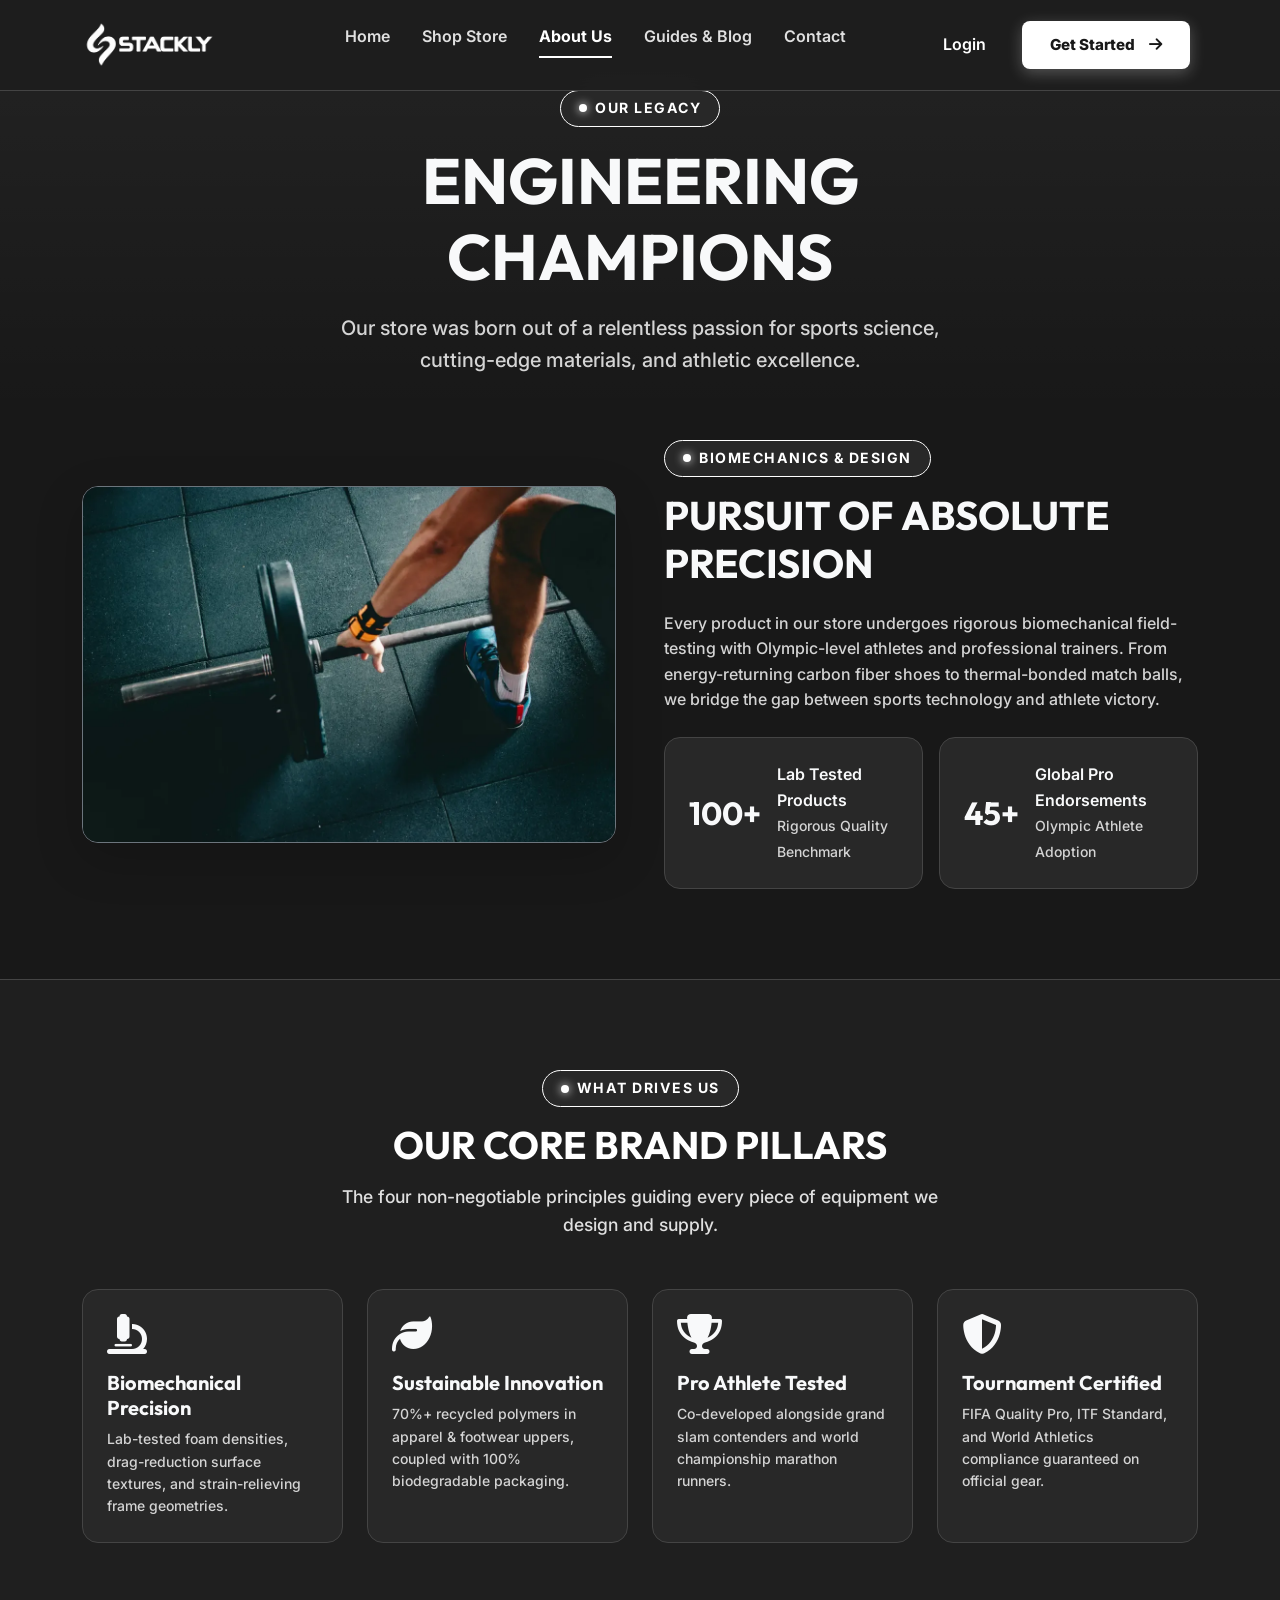
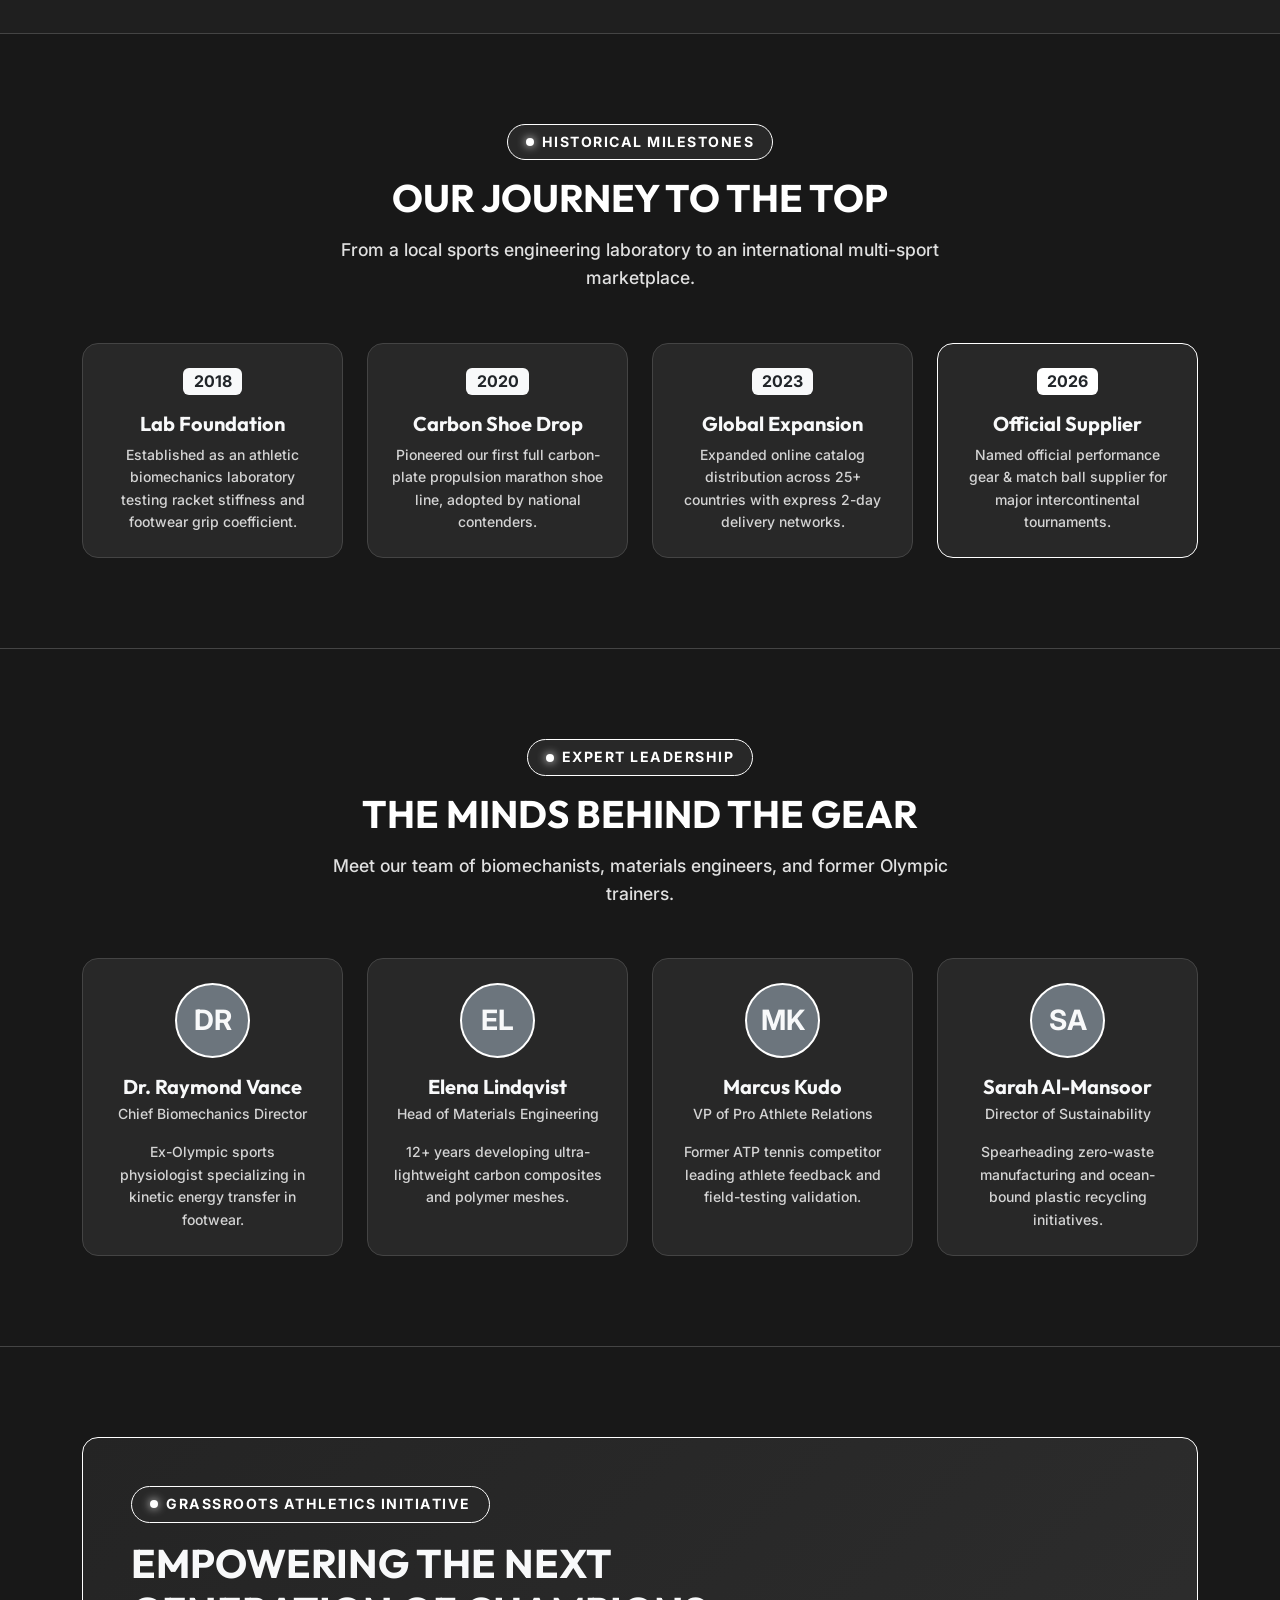
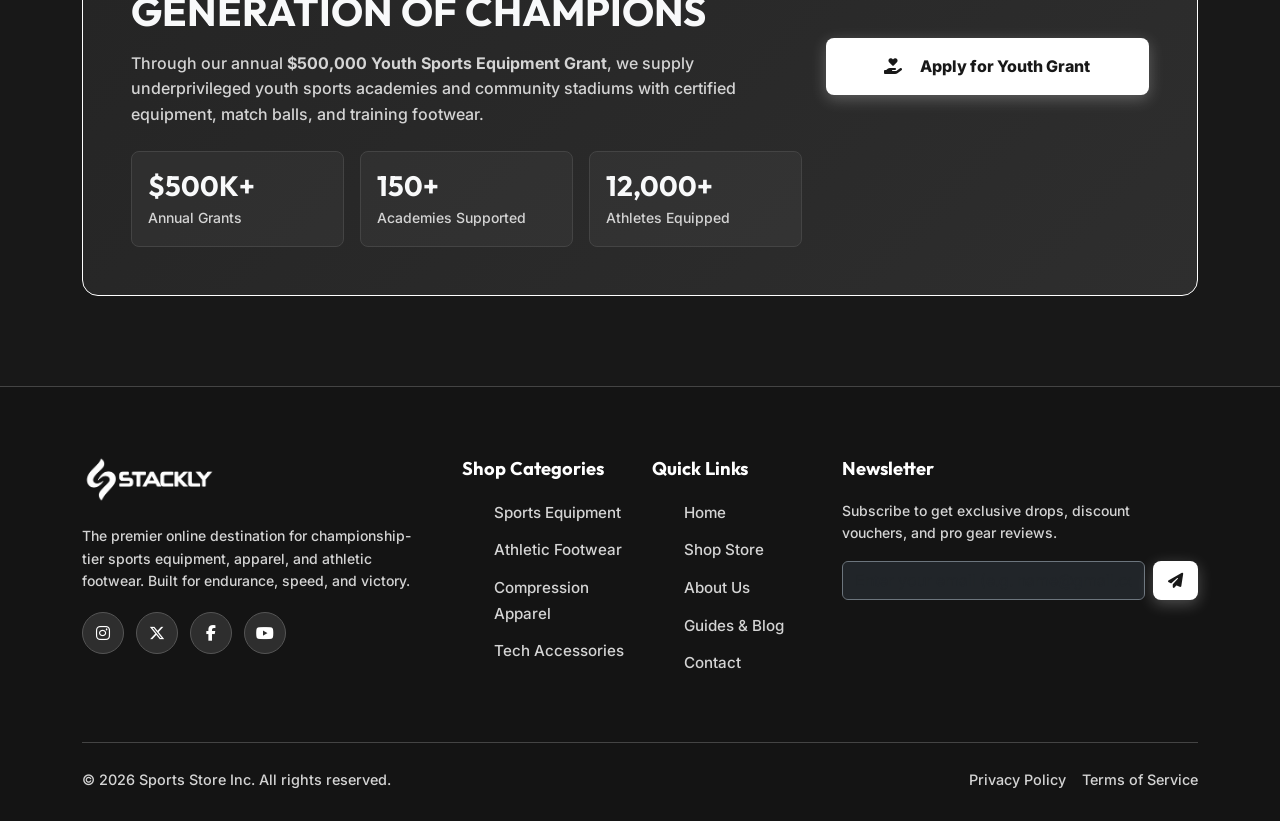
==== about.html @ e0657120 "hi" ====
<!DOCTYPE html>
<html lang="en">
<head>
  <meta charset="UTF-8">
  <meta name="viewport" content="width=device-width, initial-scale=1.0">
  <title>About Us | Sports Store</title>
  <meta name="description" content="Learn about our mission, biomechanics lab innovation, leadership team, and commitment to powering champions worldwide.">

  <!-- Favicon Logo -->
  <link rel="icon" type="image/webp" href="assets/images/logoStackly.webp">

  <!-- CDNs -->
  <link href="https://cdn.jsdelivr.net/npm/bootstrap@5.3.2/dist/css/bootstrap.min.css" rel="stylesheet">
  <link rel="stylesheet" href="https://cdnjs.cloudflare.com/ajax/libs/font-awesome/6.4.2/css/all.min.css">
  <link rel="preconnect" href="https://fonts.googleapis.com">
  <link rel="preconnect" href="https://fonts.gstatic.com" crossorigin>
  <link href="https://fonts.googleapis.com/css2?family=Inter:wght@300;400;500;600;700;800&family=Outfit:wght@500;600;700;800;900&display=swap" rel="stylesheet">

  <!-- Custom Styles -->
  <link rel="stylesheet" href="css/style.css">
  <link rel="stylesheet" href="css/animations.css">
  <link rel="stylesheet" href="css/responsive.css">
</head>
<body>

  <!-- PRELOADER OVERLAY -->
  <div id="preloader-overlay" class="preloader-overlay">
    <div class="preloader-wrapper">
      <div class="preloader-graphics-stage">
        <svg class="preloader-svg-graphic" viewBox="0 0 100 100">
          <circle cx="50" cy="50" r="44" fill="none" stroke="#2b2b2b" stroke-width="4"></circle>
          <circle cx="50" cy="50" r="44" fill="none" stroke="#ffffff" stroke-width="4" stroke-dasharray="70 180" stroke-linecap="round"></circle>
        </svg>
        <img src="assets/images/logoStackly.webp" alt="Logo" class="preloader-icon" style="height: 38px; width: auto; object-fit: contain;">
      </div>
      <div class="preloader-status-text">INITIALIZING SPORTS STORE...</div>
      <div class="preloader-bar-bg">
        <div id="preloader-bar-fill" class="preloader-bar-fill"></div>
      </div>
      <div id="preloader-percent-label" class="preloader-percent-label">0%</div>
    </div>
  </div>

  <!-- GLOBAL STICKY HEADER -->
  <header class="apex-header scrolled">
    <div class="container nav-container">
      <a href="index.html" class="brand-logo">
        <img src="assets/images/logoStackly.webp" alt="Logo" style="height: 45px; width: auto;">
      </a>

      <nav class="d-none d-lg-block">
        <ul class="nav-menu">
          <li><a href="index.html" class="nav-link">Home</a></li>
          <li><a href="shop.html" class="nav-link">Shop Store</a></li>
          <li><a href="about.html" class="nav-link active">About Us</a></li>
          <li><a href="blog.html" class="nav-link">Guides & Blog</a></li>
          <li><a href="contact.html" class="nav-link">Contact</a></li>
        </ul>
      </nav>

      <div class="header-actions">
        <a href="login.html" class="nav-link text-white fw-semibold me-3 d-none d-lg-inline-block">Login</a>
        <a href="signup.html" class="btn-apex btn-apex-primary me-2 d-none d-md-inline-flex">
          Get Started <i class="fa-solid fa-arrow-right ms-1"></i>
        </a>
        <button id="hamburger-btn" class="hamburger-btn d-lg-none" aria-label="Toggle Menu">
          <span></span>
          <span></span>
          <span></span>
        </button>
      </div>
    </div>
  </header>

  <!-- MOBILE NAVIGATION MENU OVERLAY -->
  <div id="mobile-menu-overlay" class="mobile-menu-overlay">
    <div class="mobile-menu-header">
      <a href="index.html" class="brand-logo">
        <img src="assets/images/logoStackly.webp" alt="Logo" style="height: 40px; width: auto;">
      </a>
      <button id="mobile-menu-close" class="btn text-light" style="font-size: 1.5rem;"><i class="fa-solid fa-xmark"></i></button>
    </div>
    <ul class="mobile-nav-list">
      <li><a href="index.html" class="mobile-nav-link">Home</a></li>
      <li><a href="shop.html" class="mobile-nav-link">Shop Store</a></li>
      <li><a href="about.html" class="mobile-nav-link active">About Us</a></li>
      <li><a href="blog.html" class="mobile-nav-link">Guides & Blog</a></li>
      <li><a href="contact.html" class="mobile-nav-link">Contact</a></li>
      <li><a href="login.html" class="mobile-nav-link">Login</a></li>
    </ul>
    <div class="mt-auto">
      <a href="signup.html" class="btn-apex btn-apex-primary w-100 py-3 text-center">Get Started <i class="fa-solid fa-arrow-right ms-1"></i></a>
    </div>
  </div>

  <!-- ABOUT HERO BANNER -->
  <section class="section-padding pb-4 about-hero-section" style="background: linear-gradient(180deg, rgba(255, 255, 255, 0.05) 0%, transparent 100%);">
    <div class="container text-center max-w-700">
      <div class="section-tag mb-3"><span class="dot"></span> Our Legacy</div>
      <h1 class="display-3 fw-bold text-light mb-3">ENGINEERING CHAMPIONS</h1>
      <p class="text-muted fs-5">Our store was born out of a relentless passion for sports science, cutting-edge materials, and athletic excellence.</p>
    </div>
  </section>

  <!-- MISSION & VISION SECTION -->
  <section class="section-padding pt-4">
    <div class="container">
      <div class="row align-items-center g-4 g-lg-5">
        <div class="col-lg-6 mb-4 mb-lg-0">
          <img src="assets/images/about-testing-lab.webp" alt="Sports Testing Lab" class="img-fluid rounded-4 shadow-lg border border-secondary w-100">
        </div>
        <div class="col-lg-6">
          <div class="section-tag"><span class="dot"></span> Biomechanics & Design</div>
          <h2 class="display-6 fw-bold text-light mb-4">PURSUIT OF ABSOLUTE PRECISION</h2>
          <p class="text-muted mb-4">
            Every product in our store undergoes rigorous biomechanical field-testing with Olympic-level athletes and professional trainers. From energy-returning carbon fiber shoes to thermal-bonded match balls, we bridge the gap between sports technology and athlete victory.
          </p>
          <div class="row g-3">
            <div class="col-12 col-sm-6">
              <div class="p-3 p-sm-4 rounded-4 d-flex align-items-center gap-3" style="background: var(--bg-card); border: 1.5px solid #444444;">
                <h3 class="fw-bold text-light mb-0 fs-2 fs-sm-3">100+</h3>
                <div>
                  <span class="text-light fw-semibold d-block">Lab Tested Products</span>
                  <span class="text-muted small">Rigorous Quality Benchmark</span>
                </div>
              </div>
            </div>
            <div class="col-12 col-sm-6">
              <div class="p-3 p-sm-4 rounded-4 d-flex align-items-center gap-3" style="background: var(--bg-card); border: 1.5px solid #444444;">
                <h3 class="fw-bold text-light mb-0 fs-2 fs-sm-3">45+</h3>
                <div>
                  <span class="text-light fw-semibold d-block">Global Pro Endorsements</span>
                  <span class="text-muted small">Olympic Athlete Adoption</span>
                </div>
              </div>
            </div>
          </div>
        </div>
      </div>
    </div>
  </section>

  <!-- NEW SECTION 1: CORE BRAND PILLARS / VALUES -->
  <section class="section-padding" style="background: #1f1f1f; border-top: 1.5px solid #444444; border-bottom: 1.5px solid #444444;">
    <div class="container">
      <div class="section-header text-center">
        <div class="section-tag"><span class="dot"></span> What Drives Us</div>
        <h2 class="section-title">OUR CORE BRAND PILLARS</h2>
        <p class="section-subtitle">The four non-negotiable principles guiding every piece of equipment we design and supply.</p>
      </div>

      <div class="row g-3 g-md-4">
        <div class="col-12 col-sm-6 col-lg-3">
          <div class="p-3 p-sm-4 rounded-4 h-100" style="background: #282828; border: 1.5px solid #444444;">
            <i class="fa-solid fa-microscope fs-1 mb-3 text-light"></i>
            <h5 class="text-light fw-bold mb-2">Biomechanical Precision</h5>
            <p class="text-muted small mb-0">Lab-tested foam densities, drag-reduction surface textures, and strain-relieving frame geometries.</p>
          </div>
        </div>

        <div class="col-12 col-sm-6 col-lg-3">
          <div class="p-3 p-sm-4 rounded-4 h-100" style="background: #282828; border: 1.5px solid #444444;">
            <i class="fa-solid fa-leaf fs-1 mb-3 text-light"></i>
            <h5 class="text-light fw-bold mb-2">Sustainable Innovation</h5>
            <p class="text-muted small mb-0">70%+ recycled polymers in apparel & footwear uppers, coupled with 100% biodegradable packaging.</p>
          </div>
        </div>

        <div class="col-12 col-sm-6 col-lg-3">
          <div class="p-3 p-sm-4 rounded-4 h-100" style="background: #282828; border: 1.5px solid #444444;">
            <i class="fa-solid fa-trophy fs-1 mb-3 text-light"></i>
            <h5 class="text-light fw-bold mb-2">Pro Athlete Tested</h5>
            <p class="text-muted small mb-0">Co-developed alongside grand slam contenders and world championship marathon runners.</p>
          </div>
        </div>

        <div class="col-12 col-sm-6 col-lg-3">
          <div class="p-3 p-sm-4 rounded-4 h-100" style="background: #282828; border: 1.5px solid #444444;">
            <i class="fa-solid fa-shield-halved fs-1 mb-3 text-light"></i>
            <h5 class="text-light fw-bold mb-2">Tournament Certified</h5>
            <p class="text-muted small mb-0">FIFA Quality Pro, ITF Standard, and World Athletics compliance guaranteed on official gear.</p>
          </div>
        </div>
      </div>
    </div>
  </section>

  <!-- NEW SECTION 2: INTERACTIVE STORE MILESTONES TIMELINE -->
  <section class="section-padding">
    <div class="container">
      <div class="section-header text-center">
        <div class="section-tag"><span class="dot"></span> Historical Milestones</div>
        <h2 class="section-title">OUR JOURNEY TO THE TOP</h2>
        <p class="section-subtitle">From a local sports engineering laboratory to an international multi-sport marketplace.</p>
      </div>

      <div class="row g-3 g-md-4">
        <div class="col-12 col-sm-6 col-md-3">
          <div class="p-3 p-sm-4 rounded-4 text-center h-100" style="background: #282828; border: 1.5px solid #444444;">
            <span class="badge bg-light text-dark fs-6 fw-bold mb-3">2018</span>
            <h5 class="text-light fw-bold mb-2 fs-5">Lab Foundation</h5>
            <p class="text-muted small mb-0">Established as an athletic biomechanics laboratory testing racket stiffness and footwear grip coefficient.</p>
          </div>
        </div>

        <div class="col-12 col-sm-6 col-md-3">
          <div class="p-3 p-sm-4 rounded-4 text-center h-100" style="background: #282828; border: 1.5px solid #444444;">
            <span class="badge bg-light text-dark fs-6 fw-bold mb-3">2020</span>
            <h5 class="text-light fw-bold mb-2 fs-5">Carbon Shoe Drop</h5>
            <p class="text-muted small mb-0">Pioneered our first full carbon-plate propulsion marathon shoe line, adopted by national contenders.</p>
          </div>
        </div>

        <div class="col-12 col-sm-6 col-md-3">
          <div class="p-3 p-sm-4 rounded-4 text-center h-100" style="background: #282828; border: 1.5px solid #444444;">
            <span class="badge bg-light text-dark fs-6 fw-bold mb-3">2023</span>
            <h5 class="text-light fw-bold mb-2 fs-5">Global Expansion</h5>
            <p class="text-muted small mb-0">Expanded online catalog distribution across 25+ countries with express 2-day delivery networks.</p>
          </div>
        </div>

        <div class="col-12 col-sm-6 col-md-3">
          <div class="p-3 p-sm-4 rounded-4 text-center h-100" style="background: #282828; border: 1.5px solid #ffffff;">
            <span class="badge bg-white text-dark fs-6 fw-bold mb-3">2026</span>
            <h5 class="text-light fw-bold mb-2 fs-5">Official Supplier</h5>
            <p class="text-muted small mb-0">Named official performance gear & match ball supplier for major intercontinental tournaments.</p>
          </div>
        </div>
      </div>
    </div>
  </section>

  <!-- NEW SECTION 3: LEADERSHIP & SPORTS SCIENCE TEAM -->
  <section class="section-padding bg-dark-secondary" style="border-top: 1.5px solid #444444; border-bottom: 1.5px solid #444444;">
    <div class="container">
      <div class="section-header text-center">
        <div class="section-tag"><span class="dot"></span> Expert Leadership</div>
        <h2 class="section-title">THE MINDS BEHIND THE GEAR</h2>
        <p class="section-subtitle">Meet our team of biomechanists, materials engineers, and former Olympic trainers.</p>
      </div>

      <div class="row g-3 g-md-4">
        <div class="col-12 col-sm-6 col-lg-3">
          <div class="p-3 p-sm-4 rounded-4 text-center h-100" style="background: #282828; border: 1.5px solid #444444;">
            <div class="rounded-circle bg-secondary text-light fw-bold fs-3 mx-auto mb-3 d-flex align-items-center justify-content-center" style="width: 75px; height: 75px; border: 2px solid #ffffff;">
              DR
            </div>
            <h5 class="text-light fw-bold mb-1 fs-5">Dr. Raymond Vance</h5>
            <span class="text-muted small d-block mb-3">Chief Biomechanics Director</span>
            <p class="text-muted small mb-0">Ex-Olympic sports physiologist specializing in kinetic energy transfer in footwear.</p>
          </div>
        </div>

        <div class="col-12 col-sm-6 col-lg-3">
          <div class="p-3 p-sm-4 rounded-4 text-center h-100" style="background: #282828; border: 1.5px solid #444444;">
            <div class="rounded-circle bg-secondary text-light fw-bold fs-3 mx-auto mb-3 d-flex align-items-center justify-content-center" style="width: 75px; height: 75px; border: 2px solid #ffffff;">
              EL
            </div>
            <h5 class="text-light fw-bold mb-1 fs-5">Elena Lindqvist</h5>
            <span class="text-muted small d-block mb-3">Head of Materials Engineering</span>
            <p class="text-muted small mb-0">12+ years developing ultra-lightweight carbon composites and polymer meshes.</p>
          </div>
        </div>

        <div class="col-12 col-sm-6 col-lg-3">
          <div class="p-3 p-sm-4 rounded-4 text-center h-100" style="background: #282828; border: 1.5px solid #444444;">
            <div class="rounded-circle bg-secondary text-light fw-bold fs-3 mx-auto mb-3 d-flex align-items-center justify-content-center" style="width: 75px; height: 75px; border: 2px solid #ffffff;">
              MK
            </div>
            <h5 class="text-light fw-bold mb-1 fs-5">Marcus Kudo</h5>
            <span class="text-muted small d-block mb-3">VP of Pro Athlete Relations</span>
            <p class="text-muted small mb-0">Former ATP tennis competitor leading athlete feedback and field-testing validation.</p>
          </div>
        </div>

        <div class="col-12 col-sm-6 col-lg-3">
          <div class="p-3 p-sm-4 rounded-4 text-center h-100" style="background: #282828; border: 1.5px solid #444444;">
            <div class="rounded-circle bg-secondary text-light fw-bold fs-3 mx-auto mb-3 d-flex align-items-center justify-content-center" style="width: 75px; height: 75px; border: 2px solid #ffffff;">
              SA
            </div>
            <h5 class="text-light fw-bold mb-1 fs-5">Sarah Al-Mansoor</h5>
            <span class="text-muted small d-block mb-3">Director of Sustainability</span>
            <p class="text-muted small mb-0">Spearheading zero-waste manufacturing and ocean-bound plastic recycling initiatives.</p>
          </div>
        </div>
      </div>
    </div>
  </section>

  <!-- NEW SECTION 4: COMMUNITY & YOUTH ATHLETE GRANT PROGRAM -->
  <section class="section-padding">
    <div class="container">
      <div class="p-3 p-sm-4 p-md-5 rounded-4 border border-secondary about-grant-box" style="background: linear-gradient(135deg, #242424 0%, #2e2e2e 100%); border: 1.5px solid #ffffff !important;">
        <div class="row align-items-center">
          <div class="col-lg-8 mb-4 mb-lg-0">
            <div class="section-tag mb-3"><span class="dot"></span> Grassroots Athletics Initiative</div>
            <h2 class="display-6 fw-bold text-light mb-3">EMPOWERING THE NEXT GENERATION OF CHAMPIONS</h2>
            <p class="text-muted mb-4 fs-6">
              Through our annual <strong>$500,000 Youth Sports Equipment Grant</strong>, we supply underprivileged youth sports academies and community stadiums with certified equipment, match balls, and training footwear.
            </p>
            <div class="row g-3 text-start">
              <div class="col-12 col-sm-4">
                <div class="p-3 rounded-3" style="background: rgba(255,255,255,0.04); border: 1px solid #444444;">
                  <h4 class="fw-bold text-light mb-1 fs-3">$500K+</h4>
                  <span class="text-muted small d-block">Annual Grants</span>
                </div>
              </div>
              <div class="col-12 col-sm-4">
                <div class="p-3 rounded-3" style="background: rgba(255,255,255,0.04); border: 1px solid #444444;">
                  <h4 class="fw-bold text-light mb-1 fs-3">150+</h4>
                  <span class="text-muted small d-block">Academies Supported</span>
                </div>
              </div>
              <div class="col-12 col-sm-4">
                <div class="p-3 rounded-3" style="background: rgba(255,255,255,0.04); border: 1px solid #444444;">
                  <h4 class="fw-bold text-light mb-1 fs-3">12,000+</h4>
                  <span class="text-muted small d-block">Athletes Equipped</span>
                </div>
              </div>
            </div>
          </div>
          <div class="col-lg-4 text-lg-end mt-4 mt-lg-0">
            <a href="404.html" class="btn-apex btn-apex-primary py-3 px-4 fs-6 w-100 text-center">
              <i class="fa-solid fa-hand-holding-heart me-2"></i> Apply for Youth Grant
            </a>
          </div>
        </div>
      </div>
    </div>
  </section>

  <!-- FOOTER -->
  <footer class="apex-footer">
    <div class="container">
      <div class="row g-4">
        <div class="col-lg-4 mb-4 mb-lg-0">
          <a href="index.html" class="brand-logo mb-3 d-inline-block">
            <img src="assets/images/logoStackly.webp" alt="Logo" style="height: 45px; width: auto;">
          </a>
          <p class="text-muted small pe-lg-4">
            The premier online destination for championship-tier sports equipment, apparel, and athletic footwear. Built for endurance, speed, and victory.
          </p>
          <div class="social-links">
            <a href="404.html" class="icon-btn" title="Instagram"><i class="fa-brands fa-instagram"></i></a>
            <a href="404.html" class="icon-btn" title="X Twitter"><i class="fa-brands fa-x-twitter"></i></a>
            <a href="404.html" class="icon-btn" title="Facebook"><i class="fa-brands fa-facebook-f"></i></a>
            <a href="404.html" class="icon-btn" title="YouTube"><i class="fa-brands fa-youtube"></i></a>
          </div>
        </div>

        <div class="col-lg-2 col-md-4 footer-col">
          <h5>Shop Categories</h5>
          <ul class="footer-links">
            <li><a href="404.html">Sports Equipment</a></li>
            <li><a href="404.html">Athletic Footwear</a></li>
            <li><a href="404.html">Compression Apparel</a></li>
            <li><a href="404.html">Tech Accessories</a></li>
          </ul>
        </div>

        <div class="col-lg-2 col-md-4 footer-col">
          <h5>Quick Links</h5>
          <ul class="footer-links">
            <li><a href="index.html">Home</a></li>
            <li><a href="shop.html">Shop Store</a></li>
            <li><a href="about.html">About Us</a></li>
            <li><a href="blog.html">Guides & Blog</a></li>
            <li><a href="contact.html">Contact</a></li>
          </ul>
        </div>

        <div class="col-lg-4 col-md-4 footer-col">
          <h5>Newsletter</h5>
          <p class="text-muted small mb-3">Subscribe to get exclusive drops, discount vouchers, and pro gear reviews.</p>
          <form onsubmit="event.preventDefault(); window.location.href='404.html';" class="d-flex gap-2">
            <input type="email" class="form-control bg-dark text-light border-secondary" required placeholder="Enter your email (e.g. name@gmail.com)">
            <button type="submit" class="btn-apex btn-apex-primary px-3" title="Subscribe"><i class="fa-solid fa-paper-plane"></i></button>
          </form>
        </div>
      </div>

      <div class="footer-bottom">
        <div>© 2026 Sports Store Inc. All rights reserved.</div>
        <div class="d-flex gap-3">
          <a href="404.html" class="text-muted">Privacy Policy</a>
          <a href="404.html" class="text-muted">Terms of Service</a>
        </div>
      </div>
    </div>
  </footer>

  <!-- Scripts -->
  <script src="https://cdn.jsdelivr.net/npm/bootstrap@5.3.2/dist/js/bootstrap.bundle.min.js"></script>
  <script src="js/products-data.js"></script>
  <script src="js/main.js"></script>
</body>
</html>
---- css/style.css ----
/* ==========================================================================
   SPORTS STORE - MAIN STYLESHEET
   Theme: Salt and Pepper High-Contrast Edition with Preloader
   ========================================================================== */

/* --- ROOT VARIABLES --- */
:root {
  /* High-Contrast Salt and Pepper Palette */
  --bg-primary: #181818;
  --bg-secondary: #242424;
  --bg-tertiary: #2e2e2e;
  --bg-card: #282828;
  --bg-card-hover: #323232;
  
  --text-main: #ffffff;
  --text-light: #f0f0f0;
  --text-muted: #d4d4d4;
  --text-dark: #181818;
  
  --accent-gold: #ffffff;
  --accent-gold-hover: #e0e0e0;
  --accent-cyan: #ffffff;
  --accent-cyan-glow: rgba(255, 255, 255, 0.25);
  --accent-silver: #e0e0e0;
  --accent-grey: #cccccc;
  --accent-charcoal: #282828;

  --border-color: #444444;
  --border-active: #ffffff;

  /* Glassmorphism */
  --glass-bg: rgba(40, 40, 40, 0.95);
  --glass-border: 1px solid #444444;
  --glass-shadow: 0 8px 32px 0 rgba(0, 0, 0, 0.7);

  /* Fonts */
  --font-heading: 'Outfit', 'Inter', -apple-system, BlinkMacSystemFont, sans-serif;
  --font-body: 'Inter', -apple-system, BlinkMacSystemFont, sans-serif;

  /* Transitions */
  --transition-fast: 0.2s cubic-bezier(0.4, 0, 0.2, 1);
  --transition-normal: 0.35s cubic-bezier(0.4, 0, 0.2, 1);
  --transition-slow: 0.6s cubic-bezier(0.4, 0, 0.2, 1);

  /* Shadows */
  --shadow-sm: 0 4px 12px rgba(0, 0, 0, 0.3);
  --shadow-lg: 0 16px 40px rgba(0, 0, 0, 0.6);
  --shadow-neon: 0 0 15px rgba(255, 255, 255, 0.25);
}

/* --- BASE STYLES --- */
* {
  margin: 0;
  padding: 0;
  box-sizing: border-box;
}

html {
  scroll-behavior: smooth;
  font-size: 16px;
}

body {
  font-family: var(--font-body);
  background-color: var(--bg-primary);
  color: var(--text-main);
  line-height: 1.6;
  overflow-x: hidden;
  -webkit-font-smoothing: antialiased;
  -moz-osx-font-smoothing: grayscale;
}

a {
  color: inherit;
  text-decoration: none;
  transition: var(--transition-fast);
}

ul {
  list-style: none;
}

img {
  max-width: 100%;
  height: auto;
  display: block;
}

/* ==========================================================================
   PRELOADER OVERLAY (MATCHING RESTOPULSE REFERENCE SITE)
   ========================================================================== */
.preloader-overlay {
  position: fixed;
  inset: 0;
  background-color: #121212;
  z-index: 99999;
  display: flex;
  align-items: center;
  justify-content: center;
  transition: opacity 0.5s cubic-bezier(0.4, 0, 0.2, 1), visibility 0.5s ease;
}

.preloader-overlay.hidden {
  opacity: 0;
  visibility: hidden;
  pointer-events: none;
}

.preloader-wrapper {
  text-align: center;
  max-width: 360px;
  width: 90%;
}

.preloader-graphics-stage {
  position: relative;
  width: 90px;
  height: 90px;
  margin: 0 auto 1.5rem auto;
  display: flex;
  align-items: center;
  justify-content: center;
}

.preloader-svg-graphic {
  position: absolute;
  width: 100%;
  height: 100%;
  animation: rotatePreloaderGraphic 6s linear infinite;
}

.preloader-icon {
  font-size: 2rem;
  color: #ffffff;
  z-index: 2;
}

@keyframes rotatePreloaderGraphic {
  0% {
    transform: rotate(0deg);
  }
  100% {
    transform: rotate(360deg);
  }
}

.preloader-status-text {
  font-size: 0.9rem;
  color: #d4d4d4;
  font-weight: 600;
  margin-bottom: 12px;
  letter-spacing: 0.5px;
}

.preloader-bar-bg {
  width: 100%;
  height: 6px;
  background: #2b2b2b;
  border-radius: 10px;
  overflow: hidden;
  margin-bottom: 8px;
  border: 1px solid #444444;
}

.preloader-bar-fill {
  width: 0%;
  height: 100%;
  background: linear-gradient(90deg, #ffffff 0%, #d4d4d4 100%);
  border-radius: 10px;
  transition: width 0.15s ease-out;
  box-shadow: 0 0 10px rgba(255, 255, 255, 0.5);
}

.preloader-percent-label {
  font-size: 0.85rem;
  color: #ffffff;
  font-weight: 800;
  font-family: monospace;
}

/* --- HIGH-CONTRAST TYPOGRAPHY UTILITIES --- */
h1, h2, h3, h4, h5, h6 {
  font-family: var(--font-heading);
  font-weight: 700;
  color: #ffffff !important;
  line-height: 1.25;
}

p {
  color: #e0e0e0;
}

.text-muted {
  color: #d4d4d4 !important;
  font-weight: 500;
}

.gradient-text {
  background: linear-gradient(135deg, #ffffff 0%, #e0e0e0 100%);
  -webkit-background-clip: text;
  -webkit-text-fill-color: transparent;
}

.gradient-orange-text {
  background: linear-gradient(135deg, #f0f0f0 0%, #cccccc 100%);
  -webkit-background-clip: text;
  -webkit-text-fill-color: transparent;
}

.section-tag {
  display: inline-flex;
  align-items: center;
  gap: 8px;
  padding: 6px 18px;
  background: #282828;
  border: 1.5px solid #ffffff;
  border-radius: 50px;
  color: #ffffff;
  font-size: 0.88rem;
  font-weight: 700;
  text-transform: uppercase;
  letter-spacing: 1.5px;
  margin-bottom: 14px;
}

.max-w-700 {
  max-width: 700px;
  margin-left: auto;
  margin-right: auto;
}

.about-hero-section {
  padding-top: 130px;
}

.section-tag .dot {
  width: 8px;
  height: 8px;
  background-color: #ffffff;
  border-radius: 50%;
  box-shadow: 0 0 10px #ffffff;
}

/* --- BUTTONS --- */
.btn-apex {
  display: inline-flex;
  align-items: center;
  justify-content: center;
  gap: 10px;
  padding: 12px 28px;
  border-radius: 8px;
  font-weight: 700;
  font-size: 0.95rem;
  cursor: pointer;
  border: none;
  outline: none;
  transition: all var(--transition-fast);
  position: relative;
  overflow: hidden;
  z-index: 1;
}

.btn-apex-primary {
  background: #ffffff;
  color: #181818 !important;
  font-weight: 800;
  box-shadow: 0 4px 15px rgba(255, 255, 255, 0.25);
}

.btn-apex-primary:hover {
  background: #e0e0e0;
  transform: translateY(-2px);
  box-shadow: 0 8px 25px rgba(255, 255, 255, 0.45);
  color: #181818 !important;
}

.btn-apex-orange {
  background: #e0e0e0;
  color: #181818 !important;
  font-weight: 800;
  box-shadow: 0 4px 15px rgba(224, 224, 224, 0.25);
}

.btn-apex-orange:hover {
  background: #ffffff;
  transform: translateY(-2px);
  box-shadow: 0 8px 25px rgba(255, 255, 255, 0.45);
  color: #181818 !important;
}

.btn-apex-outline {
  background: transparent;
  border: 1.5px solid #ffffff;
  color: #ffffff !important;
  font-weight: 700;
}

.btn-apex-outline:hover {
  background: rgba(255, 255, 255, 0.2);
  color: #ffffff !important;
  border-color: #ffffff;
  transform: translateY(-2px);
}

/* --- HEADER & NAVIGATION --- */
.apex-header {
  position: fixed;
  top: 0;
  left: 0;
  width: 100%;
  z-index: 1000;
  padding: 16px 0;
  transition: all var(--transition-normal);
  background: rgba(30, 30, 30, 0.95);
  backdrop-filter: blur(16px);
  -webkit-backdrop-filter: blur(16px);
  border-bottom: 1px solid #444444;
}

.apex-header.scrolled {
  padding: 12px 0;
  background: rgba(24, 24, 24, 0.98);
  box-shadow: 0 10px 30px rgba(0, 0, 0, 0.8);
}

.nav-container {
  display: flex;
  align-items: center;
  justify-content: space-between;
}

.brand-logo {
  display: flex;
  align-items: center;
  gap: 12px;
}

.brand-logo img {
  height: 45px;
  width: auto;
  object-fit: contain;
  filter: brightness(1.2);
}

.nav-menu {
  display: flex;
  align-items: center;
  gap: 32px;
}

.nav-link {
  font-weight: 600;
  font-size: 1rem;
  color: #e0e0e0;
  position: relative;
  padding: 8px 0;
}

.nav-link:hover, .nav-link.active {
  color: #ffffff;
  font-weight: 700;
}

.nav-link::after {
  content: '';
  position: absolute;
  bottom: 0;
  left: 0;
  width: 0%;
  height: 2px;
  background: #ffffff;
  transition: var(--transition-fast);
}

.nav-link:hover::after, .nav-link.active::after {
  width: 100%;
}

.header-actions {
  display: flex;
  align-items: center;
  gap: 20px;
}

.icon-btn {
  background: var(--bg-tertiary);
  border: 1px solid #555555;
  width: 42px;
  height: 42px;
  border-radius: 50%;
  display: flex;
  align-items: center;
  justify-content: center;
  color: #ffffff;
  cursor: pointer;
  transition: var(--transition-fast);
  position: relative;
}

.icon-btn:hover {
  border-color: #ffffff;
  color: #ffffff;
  box-shadow: 0 0 12px rgba(255, 255, 255, 0.35);
  transform: translateY(-2px);
}

.badge-count {
  position: absolute;
  top: -4px;
  right: -4px;
  background: #ffffff;
  color: #181818;
  font-size: 0.7rem;
  font-weight: 800;
  width: 20px;
  height: 20px;
  border-radius: 50%;
  display: flex;
  align-items: center;
  justify-content: center;
  border: 2px solid var(--bg-primary);
}

.hamburger-btn {
  display: none;
  background: none;
  border: none;
  cursor: pointer;
  flex-direction: column;
  gap: 5px;
  padding: 5px;
}

.hamburger-btn span {
  width: 24px;
  height: 2px;
  background-color: #ffffff;
  transition: var(--transition-fast);
}

/* --- FEATURE CARDS (STORE ADVANTAGES) --- */
.feature-card {
  background: #282828;
  border: 1.5px solid #444444;
  border-radius: 16px;
  padding: 28px 20px;
  text-align: center;
  transition: all var(--transition-normal);
  height: 100%;
  display: flex;
  flex-direction: column;
  align-items: center;
  justify-content: center;
}

.feature-card:hover {
  border-color: #ffffff;
  transform: translateY(-4px);
  box-shadow: 0 10px 25px rgba(0, 0, 0, 0.6), 0 0 15px rgba(255, 255, 255, 0.2);
  background: #323232;
}

.feature-card-icon {
  font-size: 2.2rem;
  color: #ffffff;
  margin-bottom: 16px;
}

.feature-card-title {
  font-size: 1.15rem;
  font-weight: 700;
  color: #ffffff;
  margin-bottom: 8px;
}

.feature-card-text {
  font-size: 0.92rem;
  color: #f0f0f0;
  font-weight: 500;
  margin-bottom: 0;
  line-height: 1.45;
}

/* --- MOBILE MENU OVERLAY --- */
.mobile-menu-overlay {
  position: fixed;
  top: 0;
  right: -100%;
  width: 100%;
  max-width: 320px;
  height: 100vh;
  height: 100dvh;
  overflow-y: auto;
  -webkit-overflow-scrolling: touch;
  background: var(--bg-secondary);
  z-index: 2000;
  padding: 24px 20px;
  display: flex;
  flex-direction: column;
  justify-content: space-between;
  transition: right 0.4s ease-in-out;
  box-shadow: -10px 0 30px rgba(0, 0, 0, 0.9);
  border-left: var(--glass-border);
}

.mobile-menu-overlay::-webkit-scrollbar {
  width: 5px;
}

.mobile-menu-overlay::-webkit-scrollbar-thumb {
  background: #555555;
  border-radius: 10px;
}

.mobile-menu-overlay::-webkit-scrollbar-track {
  background: transparent;
}

.mobile-menu-overlay.active {
  right: 0;
}

.mobile-menu-header {
  display: flex;
  align-items: center;
  justify-content: space-between;
  margin-bottom: 20px;
}

.mobile-nav-list {
  display: flex;
  flex-direction: column;
  gap: 16px;
  margin-bottom: 20px;
}

.mobile-nav-link {
  font-size: 1.1rem;
  font-weight: 600;
  color: #e0e0e0;
}

.mobile-nav-link.active, .mobile-nav-link:hover {
  color: #ffffff;
}

/* --- HERO SECTION --- */
.hero-section {
  position: relative;
  min-height: 100vh;
  padding-top: 130px;
  padding-bottom: 80px;
  display: flex;
  align-items: center;
  overflow: hidden;
  background-color: var(--bg-primary);
}

.hero-bg-img {
  position: absolute;
  top: 0;
  left: 0;
  width: 100%;
  height: 100%;
  background-image: url('../assets/images/hero-main.webp');
  background-size: cover;
  background-position: center center;
  background-repeat: no-repeat;
  z-index: 1;
  opacity: 0.45;
  filter: brightness(0.7) contrast(1.1);
}

.hero-bg-overlay {
  position: absolute;
  top: 0;
  left: 0;
  width: 100%;
  height: 100%;
  background: linear-gradient(180deg, rgba(20, 20, 20, 0.88) 0%, rgba(20, 20, 20, 0.78) 50%, rgba(20, 20, 20, 0.95) 100%),
              radial-gradient(circle at 70% 30%, rgba(255, 255, 255, 0.05) 0%, transparent 60%);
  z-index: 2;
}

.hero-content {
  position: relative;
  z-index: 3;
}

.hero-title {
  font-size: clamp(2.5rem, 5vw, 4.2rem);
  font-weight: 800;
  letter-spacing: -1px;
  margin-bottom: 20px;
  line-height: 1.1;
}

.hero-subtitle {
  font-size: 1.2rem;
  color: #f0f0f0;
  font-weight: 500;
  margin-bottom: 35px;
  max-width: 540px;
}

.hero-cta-group {
  display: flex;
  align-items: center;
  gap: 16px;
  margin-bottom: 45px;
  flex-wrap: wrap;
}

.hero-stats {
  display: flex;
  align-items: center;
  gap: 30px;
  padding-top: 25px;
  border-top: 1px solid var(--border-color);
}

.stat-item .stat-number {
  font-size: 2rem;
  font-weight: 800;
  color: #ffffff;
  display: flex;
  align-items: center;
}

.stat-item .stat-number span {
  color: #ffffff;
}

.stat-item .stat-label {
  font-size: 0.85rem;
  color: #d4d4d4;
  text-transform: uppercase;
  letter-spacing: 1px;
  font-weight: 600;
}

/* Hero Showcase Image Stack */
.hero-showcase {
  position: relative;
  z-index: 2;
}

.hero-main-card {
  position: relative;
  border-radius: 20px;
  overflow: hidden;
  box-shadow: var(--shadow-lg);
  border: 1.5px solid var(--border-color);
  background: var(--bg-card);
}

.hero-main-card img {
  width: 100%;
  height: 480px;
  object-fit: cover;
  transition: transform var(--transition-slow);
}

.hero-main-card:hover img {
  transform: scale(1.05);
}

.hero-floating-card {
  position: absolute;
  background: rgba(36, 36, 36, 0.98);
  backdrop-filter: blur(12px);
  border: 1.5px solid #ffffff;
  padding: 16px 20px;
  border-radius: 14px;
  display: flex;
  align-items: center;
  gap: 14px;
  box-shadow: 0 10px 25px rgba(0, 0, 0, 0.6);
  z-index: 3;
}

.hero-floating-card-1 {
  top: 30px;
  left: -30px;
  animation: floatAnim 4s ease-in-out infinite;
}

.hero-floating-card-2 {
  bottom: 40px;
  right: -20px;
  animation: floatAnim 4s ease-in-out infinite 2s;
}

.floating-icon {
  width: 45px;
  height: 45px;
  border-radius: 10px;
  background: #ffffff;
  color: #181818;
  display: flex;
  align-items: center;
  justify-content: center;
  font-size: 1.3rem;
}

.floating-text strong {
  display: block;
  font-size: 0.95rem;
  color: #ffffff;
}

.floating-text span {
  font-size: 0.8rem;
  color: #d4d4d4;
  font-weight: 500;
}

/* --- SECTION COMMON --- */
.section-padding {
  padding: 90px 0;
}

.section-header {
  text-align: center;
  max-width: 650px;
  margin: 0 auto 50px auto;
}

.section-title {
  font-size: 2.4rem;
  margin-bottom: 14px;
  color: #ffffff !important;
}

.section-subtitle {
  color: #e0e0e0;
  font-size: 1.1rem;
  font-weight: 500;
}

/* --- CATEGORIES SECTION --- */
.category-card {
  position: relative;
  border-radius: 16px;
  overflow: hidden;
  height: 280px;
  cursor: pointer;
  border: 1.5px solid var(--border-color);
  transition: all var(--transition-normal);
}

.category-card img {
  width: 100%;
  height: 100%;
  object-fit: cover;
  transition: transform var(--transition-normal);
}

.category-overlay {
  position: absolute;
  top: 0;
  left: 0;
  width: 100%;
  height: 100%;
  background: linear-gradient(180deg, rgba(24, 24, 24, 0.2) 0%, rgba(24, 24, 24, 0.95) 100%);
  display: flex;
  flex-direction: column;
  justify-content: flex-end;
  padding: 24px;
  transition: var(--transition-normal);
}

.category-card:hover {
  border-color: #ffffff;
  box-shadow: 0 10px 30px rgba(255, 255, 255, 0.2);
}

.category-card:hover img {
  transform: scale(1.1);
}

.category-card:hover .category-overlay {
  background: linear-gradient(180deg, rgba(255, 255, 255, 0.15) 0%, rgba(24, 24, 24, 0.95) 100%);
}

.category-title {
  font-size: 1.35rem;
  font-weight: 700;
  color: #ffffff !important;
  margin-bottom: 4px;
}

.category-count {
  font-size: 0.9rem;
  color: #f0f0f0;
  font-weight: 600;
}

/* --- PRODUCT CARDS --- */
.product-card {
  background: var(--bg-card);
  border: 1.5px solid #444444;
  border-radius: 16px;
  overflow: hidden;
  transition: all var(--transition-normal);
  display: flex;
  flex-direction: column;
  height: 100%;
  position: relative;
}

.product-card:hover {
  transform: translateY(-6px);
  border-color: #ffffff;
  box-shadow: 0 12px 30px rgba(0, 0, 0, 0.7), 0 0 15px rgba(255, 255, 255, 0.2);
  background: var(--bg-card-hover);
}

.product-badge {
  position: absolute;
  top: 14px;
  left: 14px;
  padding: 5px 12px;
  border-radius: 6px;
  font-size: 0.75rem;
  font-weight: 800;
  text-transform: uppercase;
  letter-spacing: 0.5px;
  z-index: 2;
}

.badge-sale {
  background: #ffffff;
  color: #181818;
}

.badge-new {
  background: #e0e0e0;
  color: #181818;
}

.badge-top {
  background: #ffffff;
  color: #181818;
}

.product-image-wrap {
  position: relative;
  height: 240px;
  background: #1f1f1f;
  border-bottom: 1px solid #444444;
  overflow: hidden;
  display: flex;
  align-items: center;
  justify-content: center;
}

.product-image-wrap img {
  width: 100%;
  height: 100%;
  object-fit: cover;
  object-position: center;
  transition: transform var(--transition-normal);
}

.product-card:hover .product-image-wrap img {
  transform: scale(1.08);
}

.product-actions-overlay {
  position: absolute;
  bottom: -50px;
  left: 0;
  width: 100%;
  padding: 12px;
  display: flex;
  align-items: center;
  justify-content: center;
  gap: 10px;
  background: rgba(24, 24, 24, 0.9);
  backdrop-filter: blur(8px);
  transition: bottom var(--transition-fast);
}

.product-card:hover .product-actions-overlay {
  bottom: 0;
}

.action-btn {
  width: 40px;
  height: 40px;
  border-radius: 8px;
  background: #363636;
  border: 1px solid #555555;
  color: #ffffff;
  display: flex;
  align-items: center;
  justify-content: center;
  cursor: pointer;
  transition: var(--transition-fast);
}

.action-btn:hover {
  background: #ffffff;
  color: #181818;
  border-color: #ffffff;
}

.product-body {
  padding: 20px;
  display: flex;
  flex-direction: column;
  flex-grow: 1;
}

.product-category {
  font-size: 0.82rem;
  color: #ffffff !important;
  text-transform: uppercase;
  font-weight: 800;
  letter-spacing: 1px;
  margin-bottom: 6px;
}

.product-name {
  font-size: 1.1rem;
  font-weight: 700;
  margin-bottom: 10px;
  color: #ffffff !important;
  line-height: 1.35;
  min-height: 2.8rem;
  display: -webkit-box;
  -webkit-line-clamp: 2;
  -webkit-box-orient: vertical;
  overflow: hidden;
}

.product-rating {
  display: flex;
  align-items: center;
  gap: 4px;
  color: #ffffff;
  font-size: 0.9rem;
  margin-bottom: 14px;
}

.product-rating span {
  color: #e0e0e0 !important;
  margin-left: 6px;
  font-size: 0.85rem;
  font-weight: 500;
}

.product-footer {
  display: flex;
  align-items: center;
  justify-content: space-between;
  margin-top: auto;
  padding-top: 14px;
  border-top: 1px solid #444444;
}

.product-price {
  display: flex;
  align-items: baseline;
  gap: 8px;
}

.current-price {
  font-size: 1.3rem;
  font-weight: 800;
  color: #ffffff !important;
}

.original-price {
  font-size: 0.9rem;
  color: #b3b3b3 !important;
  text-decoration: line-through;
}

/* --- FOOTER --- */
.apex-footer {
  background: #141414;
  border-top: 1.5px solid #444444;
  padding-top: 70px;
  padding-bottom: 30px;
}

.footer-col h5 {
  font-size: 1.15rem;
  margin-bottom: 20px;
  color: #ffffff !important;
  font-weight: 700;
}

.footer-links li {
  margin-bottom: 12px;
}

.footer-links a {
  color: #d4d4d4;
  font-size: 0.95rem;
  font-weight: 500;
}

.footer-links a:hover {
  color: #ffffff;
  padding-left: 4px;
}

.social-links {
  display: flex;
  gap: 12px;
  margin-top: 20px;
}

.footer-bottom {
  border-top: 1.5px solid #444444;
  margin-top: 50px;
  padding-top: 25px;
  display: flex;
  align-items: center;
  justify-content: space-between;
  color: #d4d4d4;
  font-size: 0.9rem;
  font-weight: 500;
}

/* ==========================================================================
   AUTHENTICATION & DASHBOARD STYLES (SALT & PEPPER THEME)
   ========================================================================== */

.auth-wrapper {
  min-height: 100vh;
  display: flex;
  align-items: center;
  justify-content: center;
  padding: 40px 15px;
  background-color: #080808;
  background-image: radial-gradient(circle at 50% 0%, rgba(255, 255, 255, 0.05) 0%, transparent 60%);
}

.auth-card {
  width: 100%;
  max-width: 480px;
  background: #141414;
  border: 1px solid #2b2b2b;
  border-radius: 16px;
  padding: 35px 30px;
  box-shadow: 0 20px 50px rgba(0, 0, 0, 0.7);
}

.auth-card-lg {
  max-width: 560px;
}

.auth-logo-header {
  text-align: center;
  margin-bottom: 25px;
}

.auth-role-tabs {
  display: flex;
  background: #0a0a0a;
  padding: 4px;
  border-radius: 10px;
  border: 1px solid #262626;
  margin-bottom: 25px;
}

.auth-tab-btn {
  flex: 1;
  padding: 10px 15px;
  font-size: 0.85rem;
  font-weight: 600;
  border: none;
  background: transparent;
  color: #a3a3a3;
  border-radius: 8px;
  transition: all 0.2s ease;
  cursor: pointer;
  display: flex;
  align-items: center;
  justify-content: center;
  gap: 8px;
}

.auth-tab-btn.active {
  background: #ffffff;
  color: #0a0a0a;
  box-shadow: 0 2px 10px rgba(255, 255, 255, 0.2);
}

.auth-input-group {
  margin-bottom: 18px;
}

.auth-input-group label {
  display: block;
  font-size: 0.85rem;
  font-weight: 600;
  color: #d4d4d4;
  margin-bottom: 6px;
}

.auth-input-group .form-control,
.auth-input-group .form-select {
  background: #1c1c1c;
  border: 1px solid #333333;
  color: #ffffff;
  padding: 12px 16px;
  border-radius: 8px;
  font-size: 0.95rem;
  transition: border-color 0.2s ease;
}

.auth-input-group .form-control:focus,
.auth-input-group .form-select:focus {
  background: #222222;
  border-color: #ffffff;
  box-shadow: 0 0 0 3px rgba(255, 255, 255, 0.1);
  color: #ffffff;
}

/* Dashboard Component Layout */
.dashboard-topbar {
  background: #121212;
  border-bottom: 1px solid #282828;
  padding: 14px 0;
  position: sticky;
  top: 0;
  z-index: 100;
}

.dashboard-stat-card {
  background: #141414;
  border: 1px solid #282828;
  border-radius: 14px;
  padding: 22px;
  height: 100%;
  transition: transform 0.2s ease, border-color 0.2s ease;
}

.dashboard-stat-card:hover {
  transform: translateY(-3px);
  border-color: #444444;
}

.stat-icon-wrapper {
  width: 48px;
  height: 48px;
  border-radius: 12px;
  display: flex;
  align-items: center;
  justify-content: center;
  font-size: 1.25rem;
  background: #222222;
  color: #ffffff;
}

.stat-value {
  font-size: 1.85rem;
  font-weight: 800;
  color: #ffffff;
  margin: 12px 0 4px 0;
  line-height: 1;
}

.stat-label {
  font-size: 0.85rem;
  color: #a3a3a3;
  font-weight: 500;
}

.dashboard-panel {
  background: #141414;
  border: 1px solid #282828;
  border-radius: 14px;
  padding: 24px;
  margin-bottom: 25px;
}

.dashboard-panel-header {
  display: flex;
  align-items: center;
  justify-content: space-between;
  margin-bottom: 20px;
  padding-bottom: 15px;
  border-bottom: 1px solid #242424;
}

.dashboard-table {
  width: 100%;
  border-collapse: separate;
  border-spacing: 0;
  color: #d4d4d4;
}

.dashboard-table th {
  background: #1c1c1c;
  color: #a3a3a3;
  font-size: 0.8rem;
  text-transform: uppercase;
  letter-spacing: 0.5px;
  padding: 12px 16px;
  font-weight: 700;
  border-bottom: 1px solid #2a2a2a;
}

.dashboard-table td {
  padding: 14px 16px;
  border-bottom: 1px solid #222222;
  font-size: 0.9rem;
  vertical-align: middle;
}

.dashboard-table tr:last-child td {
  border-bottom: none;
}

.dashboard-table tr:hover td {
  background: #191919;
}

/* Status Badges */
.status-pill {
  display: inline-flex;
  align-items: center;
  gap: 6px;
  padding: 4px 10px;
  border-radius: 20px;
  font-size: 0.75rem;
  font-weight: 700;
  text-transform: uppercase;
  letter-spacing: 0.3px;
}

.status-pill.delivered {
  background: rgba(34, 197, 94, 0.15);
  color: #4ade80;
  border: 1px solid rgba(34, 197, 94, 0.3);
}

.status-pill.shipping {
  background: rgba(59, 130, 246, 0.15);
  color: #60a5fa;
  border: 1px solid rgba(59, 130, 246, 0.3);
}

.status-pill.pending {
  background: rgba(234, 179, 8, 0.15);
  color: #facc15;
  border: 1px solid rgba(234, 179, 8, 0.3);
}

.status-pill.lowstock {
  background: rgba(239, 68, 68, 0.15);
  color: #f87171;
  border: 1px solid rgba(239, 68, 68, 0.3);
}

/* ==========================================================================
   REFERRAL DASHBOARD LAYOUT & SIDEBAR STYLES (MATCHING RESTOPULSE UI)
   ========================================================================== */

.dashboard-container {
  display: flex;
  min-height: 100vh;
  background-color: #050505;
  color: #ffffff;
}

.dashboard-sidebar {
  width: 280px;
  background-color: #0a0a0a;
  border-right: 1px solid #242424;
  padding: 24px 20px;
  display: flex;
  flex-direction: column;
  position: fixed;
  top: 0;
  bottom: 0;
  left: 0;
  z-index: 1000;
  overflow-y: auto;
}

.dashboard-main {
  flex: 1;
  margin-left: 280px;
  padding: 30px 35px;
  background-color: #050505;
  min-height: 100vh;
}

.sidebar-profile-card {
  display: flex;
  align-items: center;
  gap: 12px;
  padding: 12px 14px;
  background: #141414;
  border-radius: 12px;
  border: 1px solid #333333;
  margin-bottom: 24px;
}

.avatar-circle {
  width: 38px;
  height: 38px;
  border-radius: 50%;
  background: #222222;
  color: #ffffff;
  font-weight: 900;
  font-size: 0.85rem;
  display: flex;
  align-items: center;
  justify-content: center;
  flex-shrink: 0;
  border: 1px solid #444444;
}

.sidebar-nav-list {
  display: flex;
  flex-direction: column;
  gap: 6px;
  flex-grow: 1;
}

.sidebar-nav-item {
  display: flex;
  align-items: center;
  gap: 12px;
  padding: 11px 16px;
  border-radius: 8px;
  color: #a3a3a3;
  font-size: 0.85rem;
  font-weight: 600;
  cursor: pointer;
  transition: all 0.2s ease;
  border: 1px solid transparent;
  text-decoration: none !important;
}

.sidebar-nav-item:hover {
  color: #ffffff;
  background: #191919;
}

.sidebar-nav-item.active {
  color: #ffffff;
  background: #1e1e1e;
  border: 1px solid #ffffff;
}

.kpi-card {
  background: #141414;
  border: 1px solid #2b2b2b;
  border-radius: 12px;
  padding: 20px;
  height: 100%;
}

.kpi-title {
  font-size: 0.72rem;
  font-weight: 800;
  text-transform: uppercase;
  color: #a3a3a3;
  letter-spacing: 0.5px;
  margin-bottom: 8px;
}

.kpi-val-mint {
  font-size: 2rem;
  font-weight: 900;
  color: #4ade80;
  line-height: 1.1;
  margin-bottom: 6px;
}

.kpi-val-gold {
  font-size: 2rem;
  font-weight: 900;
  color: #ffffff;
  line-height: 1.1;
  margin-bottom: 6px;
}

.kpi-val-white {
  font-size: 2rem;
  font-weight: 900;
  color: #ffffff;
  line-height: 1.1;
  margin-bottom: 6px;
}

.kpi-subtext {
  font-size: 0.75rem;
  font-weight: 600;
  color: #4ade80;
}

.kpi-subtext-muted {
  font-size: 0.75rem;
  font-weight: 500;
  color: #a3a3a3;
}

.progress-depletion-bar {
  height: 6px;
  border-radius: 10px;
  background: #222222;
  overflow: hidden;
  margin-top: 8px;
}

.progress-fill-mint {
  height: 100%;
  background: #4ade80;
  border-radius: 10px;
}

.progress-fill-gold {
  height: 100%;
  background: #ffffff;
  border-radius: 10px;
}

.progress-fill-red {
  height: 100%;
  background: #f87171;
  border-radius: 10px;
}

@media (max-width: 991px) {
  .dashboard-sidebar {
    transform: translateX(-100%);
    transition: transform 0.3s ease;
  }
  .dashboard-sidebar.show {
    transform: translateX(0);
  }
  .dashboard-main {
    margin-left: 0;
    padding: 20px 15px;
  }
}
---- css/animations.css ----
/* ==========================================================================
   APEX SPORTS STORE - KEYFRAME ANIMATIONS & TRANSITIONS
   ========================================================================== */

/* Floating animation for hero badges and widgets */
@keyframes floatAnim {
  0% {
    transform: translateY(0px);
  }
  50% {
    transform: translateY(-12px);
  }
  100% {
    transform: translateY(0px);
  }
}

/* Pulsing neon light glow */
@keyframes neonPulse {
  0% {
    box-shadow: 0 0 10px rgba(0, 242, 254, 0.3);
  }
  50% {
    box-shadow: 0 0 25px rgba(0, 242, 254, 0.7);
  }
  100% {
    box-shadow: 0 0 10px rgba(0, 242, 254, 0.3);
  }
}

/* Modal scale zoom */
@keyframes modalScale {
  from {
    opacity: 0;
    transform: scale(0.9) translateY(20px);
  }
  to {
    opacity: 1;
    transform: scale(1) translateY(0);
  }
}

/* Toast notification slide in */
@keyframes slideInRight {
  from {
    opacity: 0;
    transform: translateX(100px);
  }
  to {
    opacity: 1;
    transform: translateX(0);
  }
}

/* Preloader spinner rotate */
@keyframes spin {
  0% {
    transform: rotate(0deg);
  }
  100% {
    transform: rotate(360deg);
  }
}

/* Hero Background Slide Fade */
@keyframes heroSlideFade {
  0% {
    opacity: 0;
    transform: scale(1.05);
  }
  15% {
    opacity: 1;
    transform: scale(1);
  }
  85% {
    opacity: 1;
    transform: scale(1);
  }
  100% {
    opacity: 0;
    transform: scale(1.03);
  }
}

/* Shimmer load placeholder effect */
@keyframes shimmer {
  0% {
    background-position: -200% 0;
  }
  100% {
    background-position: 200% 0;
  }
}

.pulse-glow {
  animation: neonPulse 3s infinite ease-in-out;
}

.float-item {
  animation: floatAnim 4s ease-in-out infinite;
}

/* --- HERO & ENTRANCE ANIMATIONS --- */
@keyframes fadeInUp {
  from {
    opacity: 0;
    transform: translateY(30px);
  }
  to {
    opacity: 1;
    transform: translateY(0);
  }
}

@keyframes fadeInLeft {
  from {
    opacity: 0;
    transform: translateX(-40px);
  }
  to {
    opacity: 1;
    transform: translateX(0);
  }
}

@keyframes fadeInRight {
  from {
    opacity: 0;
    transform: translateX(40px);
  }
  to {
    opacity: 1;
    transform: translateX(0);
  }
}

@keyframes heroBgZoom {
  0% {
    transform: scale(1);
  }
  50% {
    transform: scale(1.08);
  }
  100% {
    transform: scale(1);
  }
}

@keyframes heroCardGlow {
  0%, 100% {
    box-shadow: 0 10px 30px rgba(0, 0, 0, 0.8), 0 0 15px rgba(255, 255, 255, 0.15);
  }
  50% {
    box-shadow: 0 15px 40px rgba(0, 0, 0, 0.9), 0 0 30px rgba(255, 255, 255, 0.4);
  }
}

@keyframes pulseDot {
  0%, 100% {
    transform: scale(1);
    box-shadow: 0 0 6px #ffffff;
  }
  50% {
    transform: scale(1.3);
    box-shadow: 0 0 16px #ffffff, 0 0 24px #ffffff;
  }
}

/* Utility Animation Classes */
.anim-fade-in-up {
  animation: fadeInUp 0.8s cubic-bezier(0.25, 1, 0.5, 1) forwards;
}

.anim-fade-in-left {
  animation: fadeInLeft 0.9s cubic-bezier(0.25, 1, 0.5, 1) forwards;
}

.anim-fade-in-right {
  animation: fadeInRight 0.9s cubic-bezier(0.25, 1, 0.5, 1) forwards;
}

.anim-delay-1 { animation-delay: 0.15s; }
.anim-delay-2 { animation-delay: 0.3s; }
.anim-delay-3 { animation-delay: 0.45s; }
.anim-delay-4 { animation-delay: 0.6s; }
.anim-delay-5 { animation-delay: 0.75s; }

.hero-bg-animated {
  animation: heroBgZoom 20s ease-in-out infinite alternate;
}

.hero-main-card-animated {
  animation: heroCardGlow 4s ease-in-out infinite;
}

.pulse-dot-anim {
  animation: pulseDot 2s infinite ease-in-out;
}
---- css/responsive.css ----
/* ==========================================================================
   SPORTS STORE PLATFORM - RESPONSIVE STYLESHEET
   ========================================================================== */

/* Large Desktop & Wide Screens */
@media (max-width: 1200px) {
  .hero-title {
    font-size: 3.4rem;
  }
}

/* Medium Desktop & Tablets (Landscape) */
@media (max-width: 992px) {
  .nav-menu {
    display: none !important;
  }

  .hamburger-btn {
    display: flex !important;
  }

  .hero-section {
    padding-top: 110px;
    text-align: center;
  }

  .hero-subtitle {
    margin: 0 auto 30px auto;
  }

  .hero-cta-group {
    justify-content: center;
  }

  .hero-stats {
    justify-content: center;
  }

  .hero-showcase {
    margin-top: 40px;
  }

  .shop-layout {
    flex-direction: column;
  }

  .shop-sidebar {
    margin-bottom: 30px;
  }

  /* Display Typography Responsiveness */
  .display-3 {
    font-size: 2.5rem !important;
    word-wrap: break-word;
  }

  .display-4 {
    font-size: 2.2rem !important;
    word-wrap: break-word;
  }

  .display-6 {
    font-size: 1.75rem !important;
    word-wrap: break-word;
  }

  .about-hero-section, .contact-hero-section {
    padding-top: 120px !important;
  }

  /* Dashboard Mobile Drawer & Responsiveness */
  .dashboard-container {
    flex-direction: column !important;
    width: 100% !important;
    overflow-x: hidden !important;
  }

  .dashboard-sidebar {
    position: fixed !important;
    top: 0 !important;
    bottom: 0 !important;
    left: -100% !important;
    width: 280px !important;
    height: 100vh !important;
    height: 100dvh !important;
    z-index: 2000 !important;
    background-color: #0a0a0a !important;
    transition: left 0.35s cubic-bezier(0.4, 0, 0.2, 1) !important;
    box-shadow: 10px 0 30px rgba(0, 0, 0, 0.9) !important;
    border-right: 1px solid #333333 !important;
    overflow-y: auto !important;
    -webkit-overflow-scrolling: touch !important;
  }

  .dashboard-sidebar.show,
  .dashboard-sidebar.active {
    left: 0 !important;
  }

  .dashboard-main {
    margin-left: 0 !important;
    width: 100% !important;
    padding: 20px 16px !important;
    min-height: auto !important;
  }

  .dashboard-main header {
    flex-direction: column !important;
    align-items: stretch !important;
    gap: 12px !important;
  }

  .dashboard-main header > div {
    width: 100% !important;
  }

  .dashboard-main header .d-flex {
    width: 100% !important;
    justify-content: flex-start !important;
    flex-wrap: wrap !important;
  }

  .table-responsive {
    width: 100% !important;
    overflow-x: auto !important;
    -webkit-overflow-scrolling: touch !important;
  }

  .table-responsive .table {
    min-width: 580px !important;
  }
}

/* Small Tablets & Mobile Devices (Portrait) */
@media (max-width: 768px) {
  .hero-title {
    font-size: 2.2rem !important;
  }

  .section-title {
    font-size: 1.6rem !important;
  }

  .display-3 {
    font-size: 1.95rem !important;
    line-height: 1.2;
    letter-spacing: -0.5px;
  }

  .display-4 {
    font-size: 1.8rem !important;
    line-height: 1.25;
  }

  .display-6 {
    font-size: 1.45rem !important;
    line-height: 1.25;
  }

  .about-hero-section, .contact-hero-section {
    padding-top: 115px !important;
  }

  /* Section padding normalization */
  .section-padding {
    padding-top: 45px !important;
    padding-bottom: 45px !important;
    scroll-margin-top: 90px;
  }

  /* About & Contact Specific Responsiveness */
  .about-grant-box {
    padding: 1.25rem !important;
  }

  /* Cart & Table Responsiveness */
  .cart-table {
    display: block;
    width: 100%;
    overflow-x: auto;
    -webkit-overflow-scrolling: touch;
  }

  .footer-bottom {
    flex-direction: column;
    gap: 15px;
    text-align: center;
  }

  /* Auth Card Padding */
  .auth-card, .auth-card-lg {
    padding: 24px 18px !important;
    border-radius: 12px !important;
  }
}

/* Extra Small Phones (< 480px) */
@media (max-width: 480px) {
  .hero-title {
    font-size: 1.8rem !important;
  }

  .display-3 {
    font-size: 1.6rem !important;
  }

  .display-4 {
    font-size: 1.5rem !important;
  }

  .display-6 {
    font-size: 1.3rem !important;
  }

  .about-hero-section, .contact-hero-section {
    padding-top: 110px !important;
  }

  .section-tag {
    font-size: 0.72rem !important;
    padding: 4px 12px !important;
  }

  .hero-cta-group {
    flex-direction: column;
    width: 100%;
  }

  .btn-apex {
    width: 100%;
  }

  .hero-floating-card {
    display: none !important;
  }

  .mobile-menu-overlay {
    max-width: 100% !important;
    padding: 20px 16px !important;
  }

  /* Dashboard Extra Small Mobile Clamps */
  .kpi-card {
    padding: 14px 12px !important;
  }

  .kpi-val-mint, .kpi-val-gold, .kpi-val-white {
    font-size: 1.45rem !important;
    word-break: break-word;
  }

  #user-header-title, #admin-header-title {
    font-size: 1.3rem !important;
    word-break: break-word;
    line-height: 1.25;
  }

  .toast-container {
    left: 15px;
    right: 15px;
    bottom: 15px;
  }
}
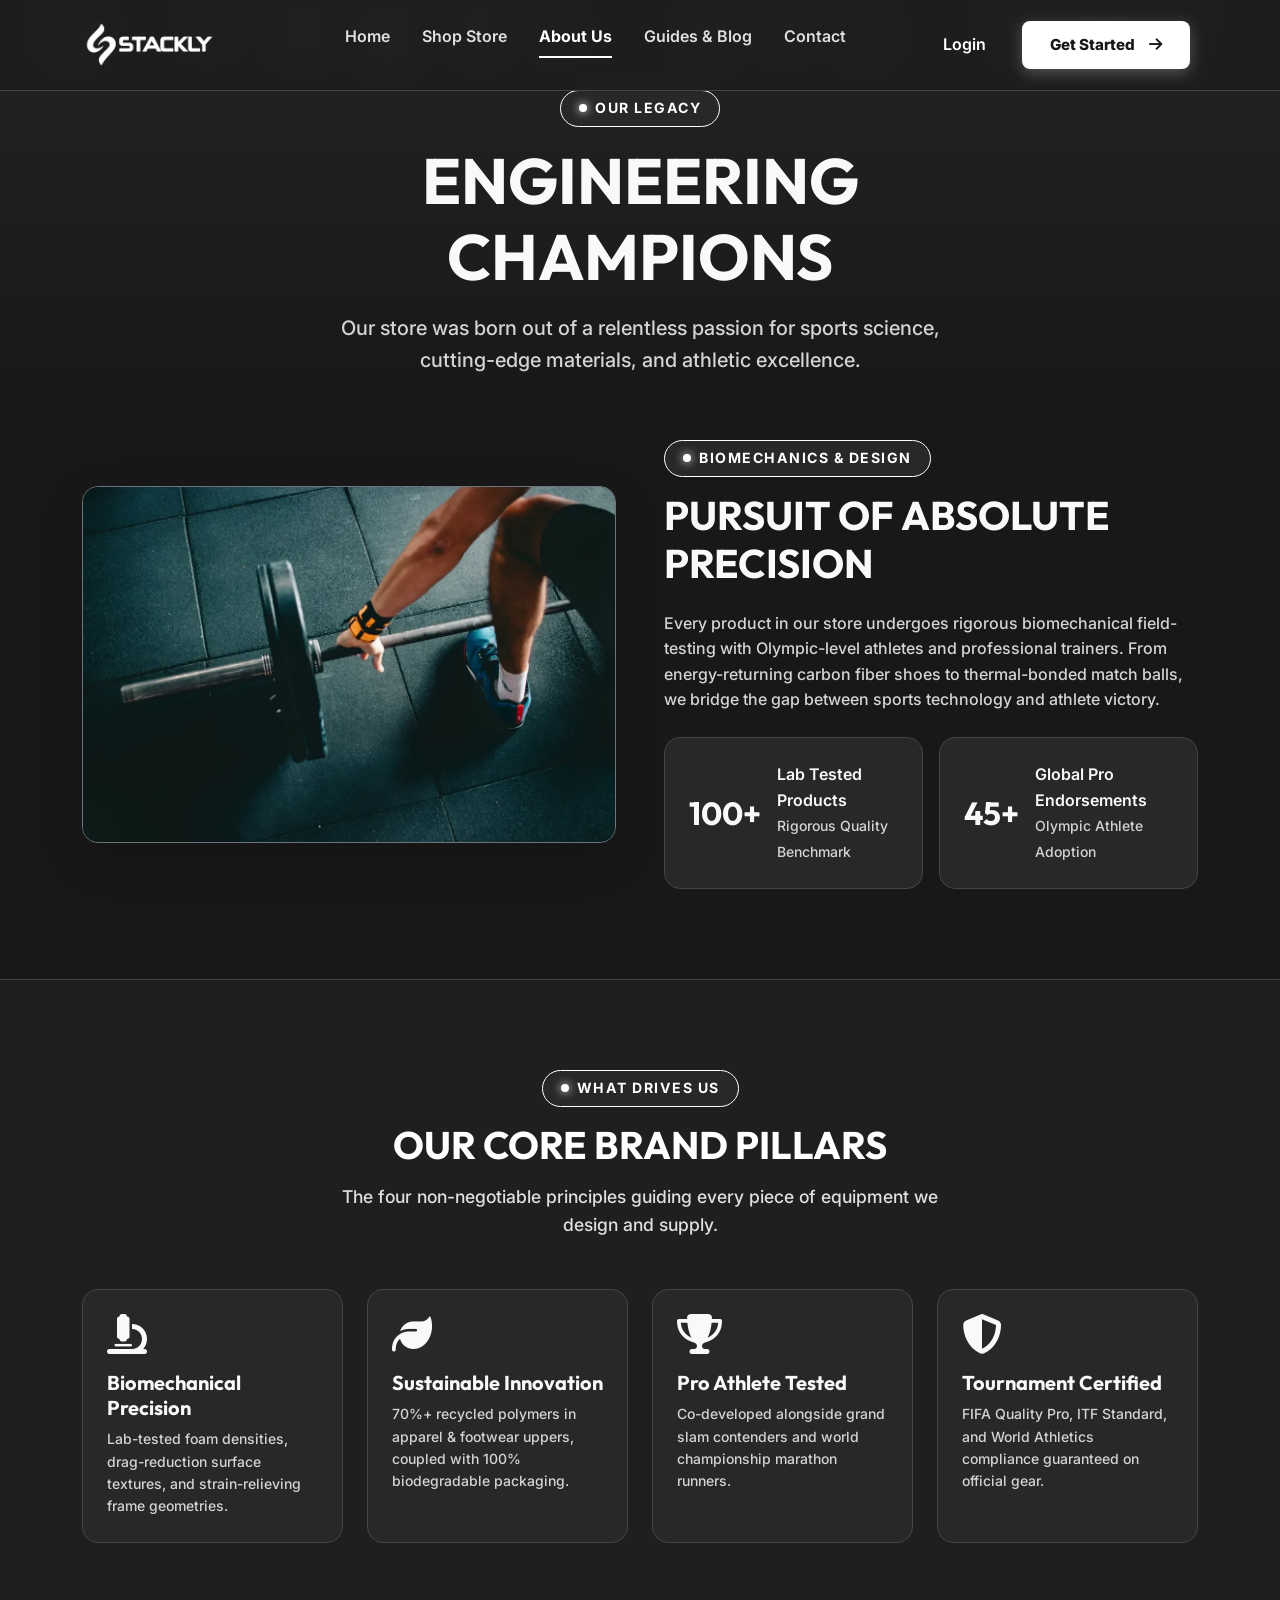
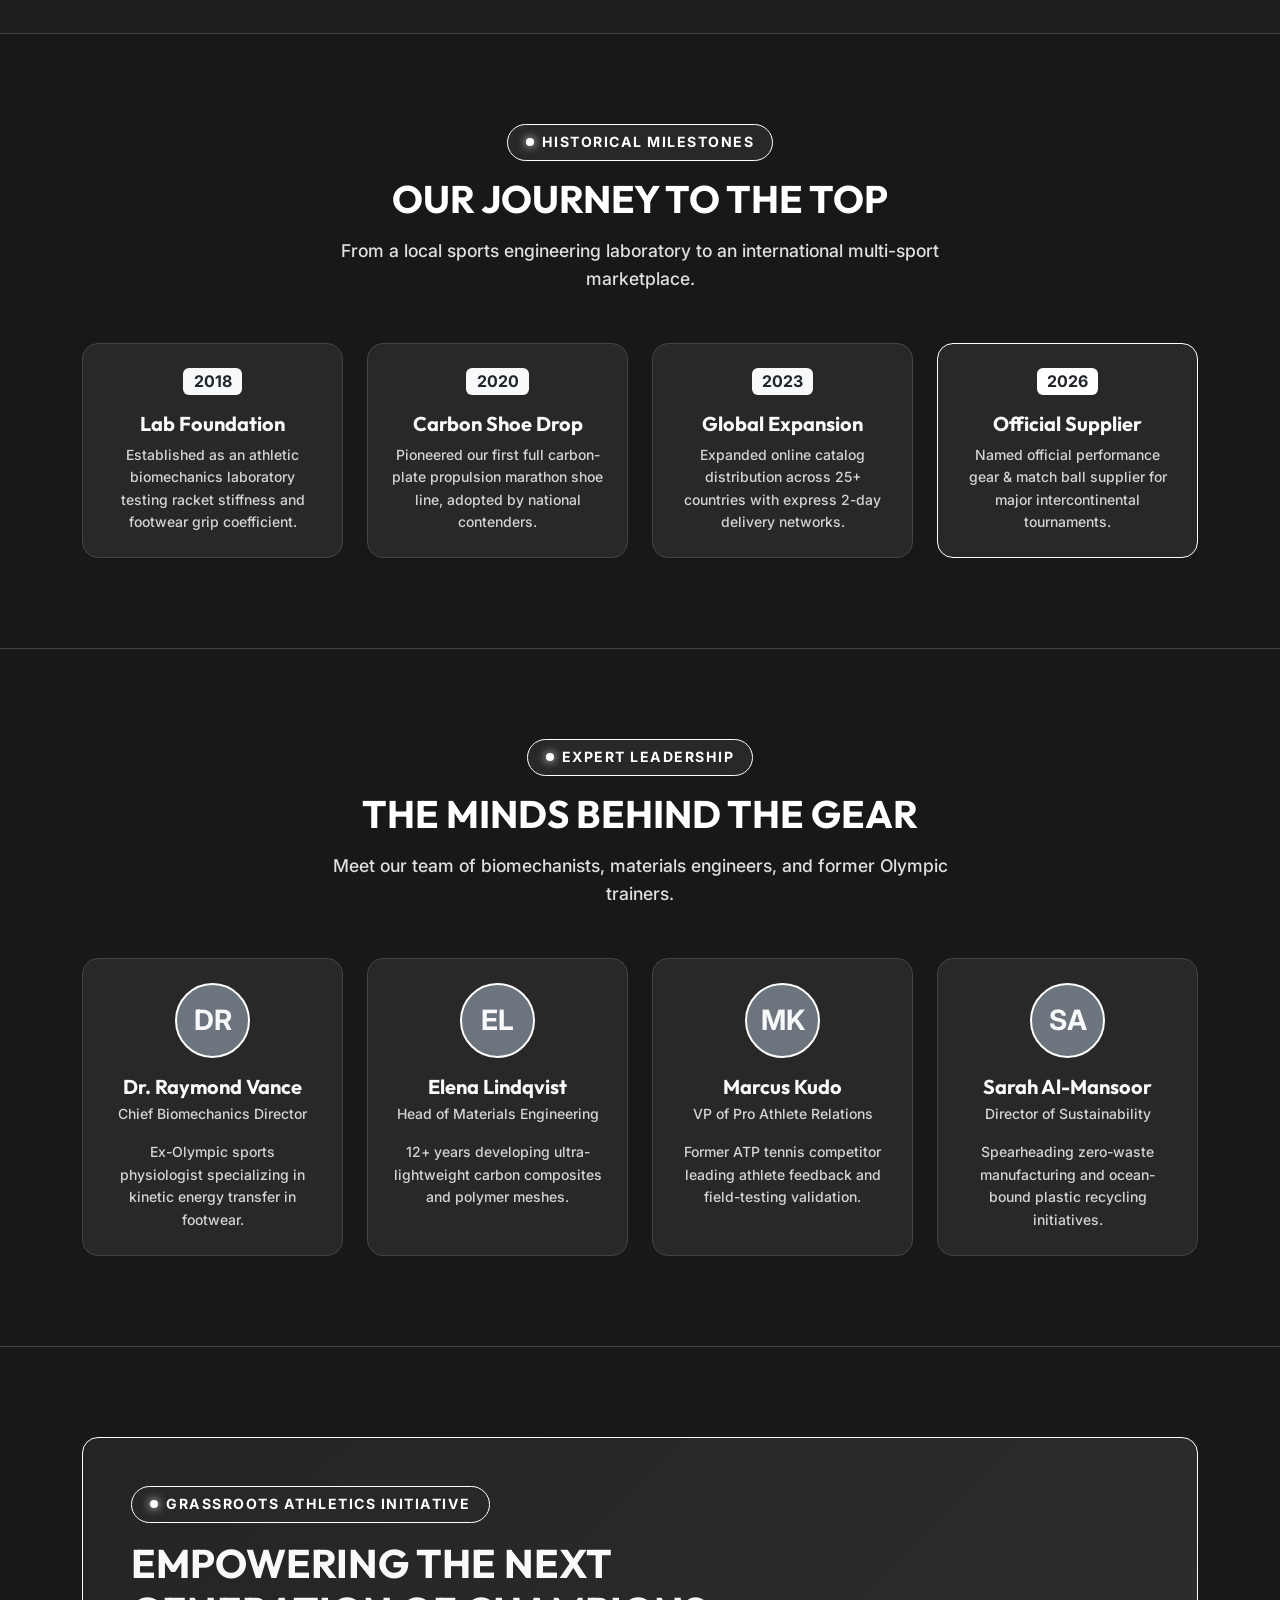
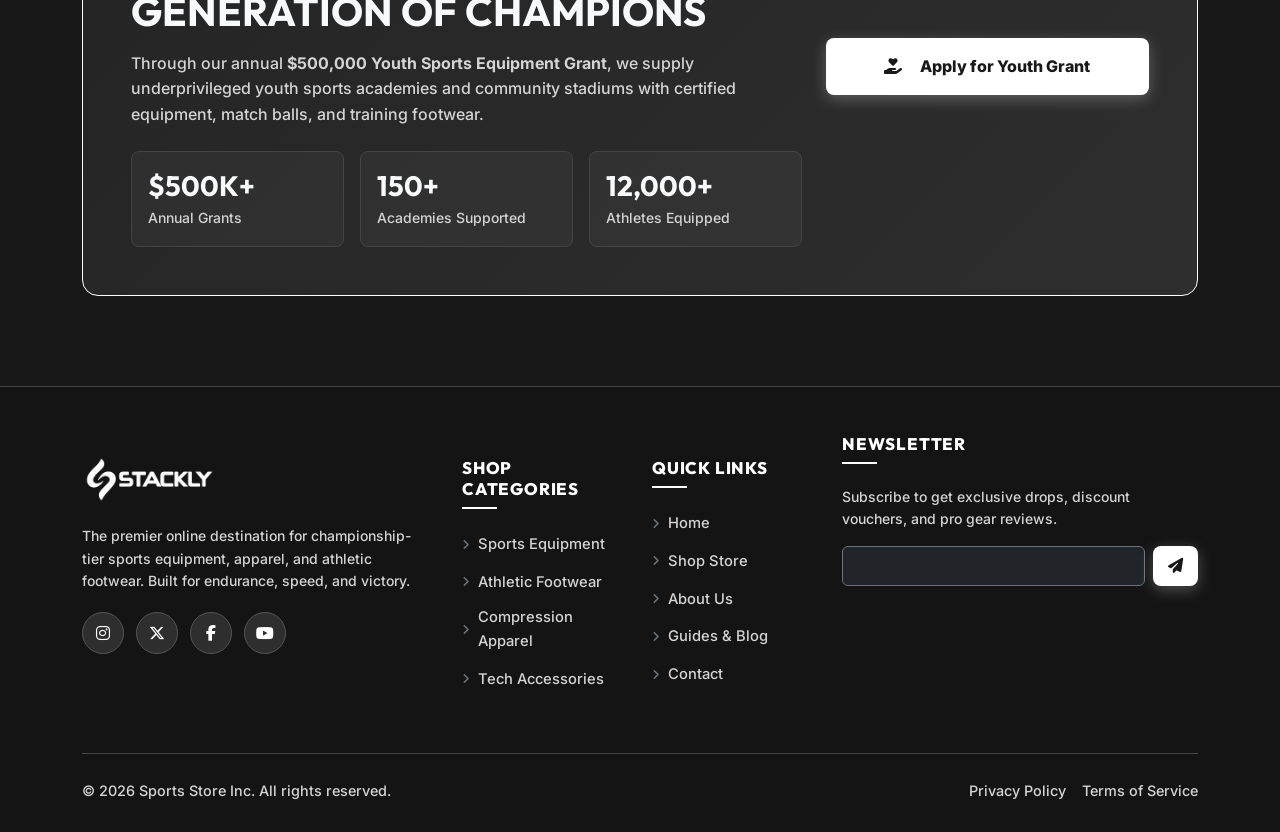
==== commit 46087c3e: "hi" ====
--- a/about.html
+++ b/about.html
@@ -329,11 +329,11 @@
     </div>
   </section>
 
-  <!-- FOOTER -->
+    <!-- FOOTER -->
   <footer class="apex-footer">
     <div class="container">
-      <div class="row g-4">
-        <div class="col-lg-4 mb-4 mb-lg-0">
+      <div class="row g-4 align-items-start">
+        <div class="col-lg-4 col-md-12 mb-4 mb-lg-0">
           <a href="index.html" class="brand-logo mb-3 d-inline-block">
             <img src="assets/images/logoStackly.webp" alt="Logo" style="height: 45px; width: auto;">
           </a>
@@ -348,32 +348,32 @@
           </div>
         </div>
 
-        <div class="col-lg-2 col-md-4 footer-col">
-          <h5>Shop Categories</h5>
+        <div class="col-6 col-sm-6 col-md-3 col-lg-2 footer-col">
+          <h5 class="footer-heading">Shop Categories</h5>
           <ul class="footer-links">
-            <li><a href="404.html">Sports Equipment</a></li>
-            <li><a href="404.html">Athletic Footwear</a></li>
-            <li><a href="404.html">Compression Apparel</a></li>
-            <li><a href="404.html">Tech Accessories</a></li>
+            <li><a href="404.html"><i class="fa-solid fa-angle-right me-2 text-secondary" style="font-size: 0.75rem;"></i>Sports Equipment</a></li>
+            <li><a href="404.html"><i class="fa-solid fa-angle-right me-2 text-secondary" style="font-size: 0.75rem;"></i>Athletic Footwear</a></li>
+            <li><a href="404.html"><i class="fa-solid fa-angle-right me-2 text-secondary" style="font-size: 0.75rem;"></i>Compression Apparel</a></li>
+            <li><a href="404.html"><i class="fa-solid fa-angle-right me-2 text-secondary" style="font-size: 0.75rem;"></i>Tech Accessories</a></li>
           </ul>
         </div>
 
-        <div class="col-lg-2 col-md-4 footer-col">
-          <h5>Quick Links</h5>
+        <div class="col-6 col-sm-6 col-md-3 col-lg-2 footer-col">
+          <h5 class="footer-heading">Quick Links</h5>
           <ul class="footer-links">
-            <li><a href="index.html">Home</a></li>
-            <li><a href="shop.html">Shop Store</a></li>
-            <li><a href="about.html">About Us</a></li>
-            <li><a href="blog.html">Guides & Blog</a></li>
-            <li><a href="contact.html">Contact</a></li>
+            <li><a href="index.html"><i class="fa-solid fa-angle-right me-2 text-secondary" style="font-size: 0.75rem;"></i>Home</a></li>
+            <li><a href="shop.html"><i class="fa-solid fa-angle-right me-2 text-secondary" style="font-size: 0.75rem;"></i>Shop Store</a></li>
+            <li><a href="about.html"><i class="fa-solid fa-angle-right me-2 text-secondary" style="font-size: 0.75rem;"></i>About Us</a></li>
+            <li><a href="blog.html"><i class="fa-solid fa-angle-right me-2 text-secondary" style="font-size: 0.75rem;"></i>Guides & Blog</a></li>
+            <li><a href="contact.html"><i class="fa-solid fa-angle-right me-2 text-secondary" style="font-size: 0.75rem;"></i>Contact</a></li>
           </ul>
         </div>
 
-        <div class="col-lg-4 col-md-4 footer-col">
-          <h5>Newsletter</h5>
+        <div class="col-12 col-md-6 col-lg-4 footer-col mt-4 mt-md-0">
+          <h5 class="footer-heading">Newsletter</h5>
           <p class="text-muted small mb-3">Subscribe to get exclusive drops, discount vouchers, and pro gear reviews.</p>
           <form onsubmit="event.preventDefault(); window.location.href='404.html';" class="d-flex gap-2">
-            <input type="email" class="form-control bg-dark text-light border-secondary" required placeholder="Enter your email (e.g. name@gmail.com)">
+            <input type="email" class="form-control bg-dark text-light border-secondary p-2.5" required placeholder="Enter your email (e.g. name@gmail.com)">
             <button type="submit" class="btn-apex btn-apex-primary px-3" title="Subscribe"><i class="fa-solid fa-paper-plane"></i></button>
           </form>
         </div>
--- a/css/style.css
+++ b/css/style.css
@@ -978,6 +978,61 @@
   text-decoration: line-through;
 }
 
+/* --- DEAL OF THE DAY & COUNTDOWN TIMER --- */
+.deal-section {
+  background: var(--bg-secondary);
+}
+
+.deal-card {
+  background: var(--bg-card);
+  border: 1.5px solid var(--border-color);
+  border-radius: 24px;
+  padding: 40px;
+}
+
+.timer-box {
+  display: flex !important;
+  flex-direction: row !important;
+  align-items: center !important;
+  gap: 16px;
+  margin-top: 20px;
+  margin-bottom: 24px;
+}
+
+.timer-unit {
+  background: #1c1c1c;
+  border: 1.5px solid #444444;
+  border-radius: 12px;
+  padding: 12px 20px;
+  min-width: 80px;
+  text-align: center;
+  box-shadow: 0 4px 15px rgba(0, 0, 0, 0.5);
+  transition: all var(--transition-fast);
+}
+
+.timer-unit:hover {
+  border-color: #ffffff;
+  transform: translateY(-3px);
+  box-shadow: 0 8px 20px rgba(255, 255, 255, 0.15);
+}
+
+.timer-num {
+  font-size: 1.75rem;
+  font-weight: 800;
+  color: #ffffff !important;
+  line-height: 1.1;
+  font-family: 'Outfit', monospace, sans-serif;
+}
+
+.timer-label {
+  font-size: 0.75rem;
+  color: #a3a3a3 !important;
+  text-transform: uppercase;
+  letter-spacing: 1px;
+  font-weight: 700;
+  margin-top: 4px;
+}
+
 /* --- FOOTER --- */
 .apex-footer {
   background: #141414;
@@ -986,11 +1041,31 @@
   padding-bottom: 30px;
 }
 
-.footer-col h5 {
-  font-size: 1.15rem;
-  margin-bottom: 20px;
+.footer-col h5, .footer-heading {
+  font-size: 1.05rem;
+  margin-bottom: 22px;
   color: #ffffff !important;
-  font-weight: 700;
+  font-weight: 800;
+  text-transform: uppercase;
+  letter-spacing: 0.8px;
+  position: relative;
+  padding-bottom: 10px;
+}
+
+.footer-col h5::after, .footer-heading::after {
+  content: '';
+  position: absolute;
+  bottom: 0;
+  left: 0;
+  width: 35px;
+  height: 2px;
+  background: #ffffff;
+}
+
+.footer-links {
+  padding-left: 0;
+  margin-bottom: 0;
+  list-style: none;
 }
 
 .footer-links li {
@@ -999,13 +1074,16 @@
 
 .footer-links a {
   color: #d4d4d4;
-  font-size: 0.95rem;
+  font-size: 0.92rem;
   font-weight: 500;
+  display: inline-flex;
+  align-items: center;
+  transition: all 0.2s ease;
 }
 
 .footer-links a:hover {
   color: #ffffff;
-  padding-left: 4px;
+  transform: translateX(4px);
 }
 
 .social-links {
@@ -1445,5 +1523,88 @@
   }
 }
 
-
-
+/* ==========================================================================
+   UNIVERSAL CART & ORDER SUMMARY CARD DESIGN (SALT & PEPPER THEME)
+   ========================================================================== */
+.order-summary-card {
+  background: var(--bg-card);
+  border: 1.5px solid var(--border-color);
+  border-radius: 20px;
+  padding: 30px 24px;
+  box-shadow: 0 12px 35px rgba(0, 0, 0, 0.7);
+  transition: all var(--transition-normal);
+  position: relative;
+  overflow: hidden;
+}
+
+.order-summary-card:hover {
+  border-color: #ffffff;
+  box-shadow: 0 16px 45px rgba(0, 0, 0, 0.8), 0 0 20px rgba(255, 255, 255, 0.15);
+}
+
+.summary-row {
+  display: flex;
+  align-items: center;
+  justify-content: space-between;
+  padding: 12px 0;
+  border-bottom: 1px solid #333333;
+  color: #d4d4d4;
+  font-size: 0.95rem;
+}
+
+.summary-row.total {
+  border-bottom: none;
+  border-top: 1.5px solid #444444;
+  margin-top: 12px;
+  padding-top: 18px;
+  font-size: 1.25rem;
+  font-weight: 800;
+  color: #ffffff;
+}
+
+.cart-table {
+  width: 100%;
+  border-collapse: separate;
+  border-spacing: 0 10px;
+  color: #ffffff;
+}
+
+.cart-table th {
+  background: #1c1c1c;
+  color: #a3a3a3;
+  font-size: 0.8rem;
+  text-transform: uppercase;
+  letter-spacing: 0.8px;
+  padding: 14px 18px;
+  font-weight: 700;
+  border-bottom: 1.5px solid #3d3d3d;
+}
+
+.cart-table td {
+  padding: 16px 18px;
+  background: #242424;
+  vertical-align: middle;
+  border-top: 1px solid #333333;
+  border-bottom: 1px solid #333333;
+  transition: all var(--transition-fast);
+}
+
+.cart-table td:first-child {
+  border-top-left-radius: 12px;
+  border-bottom-left-radius: 12px;
+  border-left: 1px solid #333333;
+}
+
+.cart-table td:last-child {
+  border-top-right-radius: 12px;
+  border-bottom-right-radius: 12px;
+  border-right: 1px solid #333333;
+}
+
+.cart-table tr:hover td {
+  background: #2e2e2e;
+  border-color: #ffffff;
+}
+
+
+
--- a/css/animations.css
+++ b/css/animations.css
@@ -196,3 +196,585 @@
 .pulse-dot-anim {
   animation: pulseDot 2s infinite ease-in-out;
 }
+
+/* --- INTERACTIVE SCROLL REVEAL ANIMATIONS --- */
+.reveal-element {
+  opacity: 0;
+  transform: translateY(35px);
+  transition: opacity 0.7s cubic-bezier(0.25, 1, 0.5, 1), transform 0.7s cubic-bezier(0.25, 1, 0.5, 1);
+  will-change: opacity, transform;
+}
+
+.reveal-element.is-visible {
+  opacity: 1;
+  transform: translateY(0);
+}
+
+/* --- INTERACTIVE BUTTON & CARD MICRO-INTERACTIONS --- */
+.btn-apex {
+  transition: transform 0.25s cubic-bezier(0.34, 1.56, 0.64, 1), box-shadow 0.25s ease, background-color 0.25s ease, color 0.25s ease !important;
+}
+
+.btn-apex:hover {
+  transform: translateY(-3px) scale(1.02);
+}
+
+.btn-apex-primary:hover {
+  box-shadow: 0 8px 25px rgba(255, 255, 255, 0.4), 0 0 15px rgba(255, 255, 255, 0.2) !important;
+}
+
+.product-card {
+  transition: transform 0.35s cubic-bezier(0.25, 1, 0.5, 1), box-shadow 0.35s ease, border-color 0.35s ease !important;
+}
+
+.product-card:hover {
+  transform: translateY(-8px) scale(1.01);
+  border-color: #ffffff !important;
+  box-shadow: 0 16px 40px rgba(0, 0, 0, 0.8), 0 0 20px rgba(255, 255, 255, 0.15) !important;
+}
+
+.product-image-wrap img {
+  transition: transform 0.6s cubic-bezier(0.25, 1, 0.5, 1) !important;
+}
+
+.product-card:hover .product-image-wrap img {
+  transform: scale(1.08);
+}
+
+.feature-card {
+  transition: transform 0.35s cubic-bezier(0.25, 1, 0.5, 1), box-shadow 0.35s ease, border-color 0.35s ease, background 0.35s ease !important;
+}
+
+.feature-card:hover {
+  transform: translateY(-6px);
+  border-color: #ffffff !important;
+  background: #2e2e2e !important;
+  box-shadow: 0 12px 30px rgba(0, 0, 0, 0.7), 0 0 15px rgba(255, 255, 255, 0.15) !important;
+}
+
+.feature-card-icon {
+  transition: transform 0.35s cubic-bezier(0.34, 1.56, 0.64, 1) !important;
+}
+
+.feature-card:hover .feature-card-icon {
+  transform: scale(1.2) rotate(-5deg);
+}
+
+.category-card {
+  transition: transform 0.4s cubic-bezier(0.25, 1, 0.5, 1), border-color 0.4s ease, box-shadow 0.4s ease !important;
+}
+
+.category-card:hover {
+  transform: translateY(-6px);
+  border-color: #ffffff !important;
+  box-shadow: 0 14px 35px rgba(0, 0, 0, 0.8), 0 0 18px rgba(255, 255, 255, 0.2) !important;
+}
+
+.category-card img {
+  transition: transform 0.7s cubic-bezier(0.25, 1, 0.5, 1) !important;
+}
+
+.category-card:hover img {
+  transform: scale(1.1);
+}
+
+.kpi-card {
+  transition: transform 0.3s ease, border-color 0.3s ease, box-shadow 0.3s ease !important;
+}
+
+.kpi-card:hover {
+  transform: translateY(-4px);
+  border-color: #ffffff !important;
+  box-shadow: 0 8px 25px rgba(0, 0, 0, 0.7), 0 0 12px rgba(255, 255, 255, 0.15) !important;
+}
+
+.section-tag .dot {
+  animation: pulseDot 2s infinite ease-in-out !important;
+}
+
+/* --- HOME PAGE ANIMATIONS & INTERACTION POLISH --- */
+@keyframes textShimmer {
+  0% {
+    background-position: 0% 50%;
+  }
+  50% {
+    background-position: 100% 50%;
+  }
+  100% {
+    background-position: 0% 50%;
+  }
+}
+
+.gradient-text-animated {
+  background: linear-gradient(135deg, #ffffff 0%, #a0a0a0 25%, #ffffff 50%, #d4d4d4 75%, #ffffff 100%);
+  background-size: 200% auto;
+  -webkit-background-clip: text;
+  -webkit-text-fill-color: transparent;
+  animation: textShimmer 4s ease-in-out infinite;
+}
+
+@keyframes badgeGlowPulse {
+  0%, 100% {
+    box-shadow: 0 0 8px rgba(220, 38, 38, 0.4);
+    transform: scale(1);
+  }
+  50% {
+    box-shadow: 0 0 20px rgba(220, 38, 38, 0.8), 0 0 30px rgba(239, 68, 68, 0.5);
+    transform: scale(1.05);
+  }
+}
+
+.badge-pulse-red {
+  animation: badgeGlowPulse 2s infinite ease-in-out !important;
+}
+
+@keyframes timerPop {
+  0% {
+    transform: scale(1);
+  }
+  50% {
+    transform: scale(1.15);
+  }
+  100% {
+    transform: scale(1);
+  }
+}
+
+.timer-unit:hover .timer-num {
+  animation: timerPop 0.4s ease-out;
+}
+
+@keyframes starBounce {
+  0%, 100% {
+    transform: translateY(0);
+  }
+  50% {
+    transform: translateY(-5px) scale(1.25);
+    color: #ffffff;
+  }
+}
+
+.testimonial-card {
+  transition: transform 0.35s cubic-bezier(0.25, 1, 0.5, 1), border-color 0.35s ease, box-shadow 0.35s ease, background 0.35s ease !important;
+}
+
+.testimonial-card:hover {
+  transform: translateY(-8px);
+  border-color: #ffffff !important;
+  background: #333333 !important;
+  box-shadow: 0 16px 40px rgba(0, 0, 0, 0.8), 0 0 20px rgba(255, 255, 255, 0.15) !important;
+}
+
+.testimonial-card:hover .fa-star {
+  animation: starBounce 0.5s ease-in-out forwards;
+}
+
+.testimonial-card:hover .fa-star:nth-child(1) { animation-delay: 0.05s; }
+.testimonial-card:hover .fa-star:nth-child(2) { animation-delay: 0.1s; }
+.testimonial-card:hover .fa-star:nth-child(3) { animation-delay: 0.15s; }
+.testimonial-card:hover .fa-star:nth-child(4) { animation-delay: 0.2s; }
+.testimonial-card:hover .fa-star:nth-child(5) { animation-delay: 0.25s; }
+
+.brand-partner-badge {
+  transition: transform 0.35s cubic-bezier(0.34, 1.56, 0.64, 1), color 0.35s ease, opacity 0.35s ease, text-shadow 0.35s ease !important;
+  cursor: pointer;
+  display: inline-block;
+}
+
+.brand-partner-badge:hover {
+  transform: translateY(-4px) scale(1.1);
+  opacity: 1 !important;
+  color: #ffffff !important;
+  text-shadow: 0 0 14px rgba(255, 255, 255, 0.7);
+}
+
+.gear-finder-card {
+  transition: transform 0.35s ease, border-color 0.35s ease, box-shadow 0.35s ease !important;
+}
+
+.gear-finder-card:hover {
+  border-color: #ffffff !important;
+  box-shadow: 0 16px 40px rgba(0, 0, 0, 0.8), 0 0 25px rgba(255, 255, 255, 0.2) !important;
+}
+
+.hero-floating-card {
+  transition: transform 0.35s cubic-bezier(0.34, 1.56, 0.64, 1), box-shadow 0.35s ease, border-color 0.35s ease !important;
+}
+
+.hero-floating-card:hover {
+  transform: scale(1.08) translateY(-6px) !important;
+  border-color: #ffffff !important;
+  box-shadow: 0 15px 35px rgba(0, 0, 0, 0.8), 0 0 25px rgba(255, 255, 255, 0.3) !important;
+}
+
+/* --- ENHANCED CATEGORY CARDS SECTION ANIMATIONS --- */
+.category-card {
+  position: relative;
+  overflow: hidden;
+  border: 1.5px solid #444444 !important;
+  border-radius: 18px !important;
+  transition: transform 0.45s cubic-bezier(0.25, 1, 0.5, 1), border-color 0.45s ease, box-shadow 0.45s ease !important;
+}
+
+.category-card::before {
+  content: '';
+  position: absolute;
+  top: 0;
+  left: -100%;
+  width: 65%;
+  height: 100%;
+  background: linear-gradient(90deg, transparent 0%, rgba(255, 255, 255, 0.28) 50%, transparent 100%);
+  transform: skewX(-25deg);
+  transition: left 0.75s cubic-bezier(0.4, 0, 0.2, 1);
+  z-index: 5;
+  pointer-events: none;
+}
+
+.category-card:hover::before {
+  left: 160%;
+}
+
+.category-card:hover {
+  transform: translateY(-10px) scale(1.02) !important;
+  border-color: #ffffff !important;
+  box-shadow: 0 20px 45px rgba(0, 0, 0, 0.9), 0 0 25px rgba(255, 255, 255, 0.3) !important;
+}
+
+.category-card img {
+  transition: transform 0.75s cubic-bezier(0.25, 1, 0.5, 1), filter 0.75s ease !important;
+  filter: brightness(0.9);
+}
+
+.category-card:hover img {
+  transform: scale(1.15) rotate(1deg) !important;
+  filter: brightness(1.05);
+}
+
+.category-overlay {
+  transition: background 0.45s ease, padding 0.45s ease !important;
+}
+
+.category-card:hover .category-overlay {
+  background: linear-gradient(180deg, rgba(255, 255, 255, 0.08) 0%, rgba(12, 12, 12, 0.95) 100%) !important;
+}
+
+.category-title {
+  transition: transform 0.35s cubic-bezier(0.34, 1.56, 0.64, 1), color 0.35s ease, text-shadow 0.35s ease !important;
+}
+
+.category-card:hover .category-title {
+  transform: translateY(-4px);
+  color: #ffffff !important;
+  text-shadow: 0 0 12px rgba(255, 255, 255, 0.6);
+}
+
+.category-count {
+  display: inline-block;
+  transition: all 0.35s ease !important;
+  border-radius: 20px;
+  padding: 2px 10px;
+}
+
+.category-card:hover .category-count {
+  background: #ffffff;
+  color: #181818 !important;
+  font-weight: 800;
+  transform: translateY(-2px);
+  box-shadow: 0 4px 12px rgba(255, 255, 255, 0.35);
+}
+
+/* --- SECTION TAG & TITLE GLOW ANIMATIONS --- */
+.section-header .section-title {
+  transition: transform 0.4s ease, color 0.4s ease;
+}
+
+.section-header:hover .section-title {
+  transform: scale(1.02);
+  text-shadow: 0 0 15px rgba(255, 255, 255, 0.2);
+}
+
+.section-tag {
+  transition: transform 0.3s ease, border-color 0.3s ease, box-shadow 0.3s ease !important;
+}
+
+.section-tag:hover {
+  transform: translateY(-2px);
+  border-color: #ffffff !important;
+  box-shadow: 0 0 15px rgba(255, 255, 255, 0.3) !important;
+}
+
+/* ==========================================================================
+   SPORTS-THEMED ANIMATED FLOATING BACKGROUND PARTICLES (BALANCED BRIGHTNESS)
+   ========================================================================== */
+.sports-bg-particles {
+  position: fixed;
+  top: 0;
+  left: 0;
+  width: 100vw;
+  height: 100vh;
+  pointer-events: none;
+  z-index: 0;
+  overflow: hidden;
+}
+
+.sports-particle {
+  position: absolute;
+  color: rgba(255, 255, 255, 0.22);
+  text-shadow: 0 0 8px rgba(255, 255, 255, 0.2);
+  font-size: 2.8rem;
+  animation: floatSportsIcon 20s linear infinite;
+  will-change: transform, opacity;
+}
+
+.sports-particle:nth-child(2n) {
+  animation-duration: 24s;
+  animation-direction: reverse;
+  color: rgba(255, 255, 255, 0.18);
+}
+
+.sports-particle:nth-child(3n) {
+  animation-duration: 28s;
+  color: rgba(255, 255, 255, 0.26);
+  text-shadow: 0 0 12px rgba(255, 255, 255, 0.3);
+}
+
+@keyframes floatSportsIcon {
+  0% {
+    transform: translateY(105vh) rotate(0deg) scale(0.85);
+    opacity: 0;
+  }
+  20% {
+    opacity: 0.25;
+  }
+  50% {
+    transform: translateY(48vh) rotate(180deg) scale(1.1);
+    opacity: 0.35;
+  }
+  80% {
+    opacity: 0.25;
+  }
+  100% {
+    transform: translateY(-10vh) rotate(360deg) scale(0.85);
+    opacity: 0;
+  }
+}
+
+.sp-1 { left: 4%; animation-delay: 0s; font-size: 2.8rem; }
+.sp-2 { left: 15%; animation-delay: 4s; font-size: 2.2rem; }
+.sp-3 { left: 28%; animation-delay: 9s; font-size: 3.2rem; }
+.sp-4 { left: 42%; animation-delay: 2s; font-size: 2.5rem; }
+.sp-5 { left: 54%; animation-delay: 11s; font-size: 2.8rem; }
+.sp-6 { left: 66%; animation-delay: 6s; font-size: 3.0rem; }
+.sp-7 { left: 78%; animation-delay: 15s; font-size: 2.4rem; }
+.sp-8 { left: 90%; animation-delay: 3s; font-size: 2.6rem; }
+.sp-9 { left: 22%; animation-delay: 17s; font-size: 2.5rem; }
+.sp-10 { left: 60%; animation-delay: 18s; font-size: 2.4rem; }
+.sp-11 { left: 84%; animation-delay: 10s; font-size: 2.8rem; }
+.sp-12 { left: 36%; animation-delay: 13s; font-size: 2.5rem; }
+
+@media (max-width: 768px) {
+  .sports-particle {
+    font-size: 1.6rem !important;
+  }
+  .sp-1 { font-size: 1.9rem !important; }
+  .sp-3 { font-size: 2.2rem !important; }
+  .sp-6 { font-size: 2.1rem !important; }
+  .sp-11 { font-size: 1.9rem !important; }
+}
+
+/* --- PRODUCT CARD HOVER SHINE & BADGE PULSE ANIMATIONS --- */
+.product-badge {
+  transition: transform 0.3s ease, box-shadow 0.3s ease !important;
+}
+
+.product-card:hover .product-badge {
+  transform: scale(1.08);
+  box-shadow: 0 0 12px rgba(255, 255, 255, 0.4);
+}
+
+.product-actions-overlay .action-btn {
+  transition: transform 0.25s cubic-bezier(0.34, 1.56, 0.64, 1), background-color 0.25s ease, color 0.25s ease !important;
+}
+
+.product-actions-overlay .action-btn:hover {
+  transform: scale(1.18) translateY(-2px) !important;
+  box-shadow: 0 4px 15px rgba(255, 255, 255, 0.4);
+}
+
+.product-footer .btn-apex {
+  transition: all 0.3s cubic-bezier(0.34, 1.56, 0.64, 1) !important;
+}
+
+.product-card:hover .product-footer .btn-apex {
+  background: #ffffff !important;
+  color: #181818 !important;
+  transform: translateY(-2px);
+  box-shadow: 0 4px 15px rgba(255, 255, 255, 0.35);
+}
+
+.product-card::before {
+  content: '';
+  position: absolute;
+  top: 0;
+  left: -100%;
+  width: 60%;
+  height: 100%;
+  background: linear-gradient(90deg, transparent 0%, rgba(255, 255, 255, 0.2) 50%, transparent 100%);
+  transform: skewX(-25deg);
+  transition: left 0.75s ease;
+  z-index: 5;
+  pointer-events: none;
+}
+
+.product-card:hover::before {
+  left: 150%;
+}
+
+/* ==========================================================================
+   COMPREHENSIVE SITE-WIDE INTERACTIVE ANIMATIONS
+   ========================================================================== */
+
+/* --- GLOBAL FLOATING BACK-TO-TOP BUTTON --- */
+.back-to-top-btn {
+  position: fixed;
+  bottom: 30px;
+  right: 30px;
+  width: 48px;
+  height: 48px;
+  border-radius: 50%;
+  background: #ffffff;
+  color: #181818;
+  border: 1.5px solid #ffffff;
+  box-shadow: 0 8px 25px rgba(0, 0, 0, 0.7), 0 0 15px rgba(255, 255, 255, 0.4);
+  display: flex;
+  align-items: center;
+  justify-content: center;
+  font-size: 1.2rem;
+  cursor: pointer;
+  z-index: 999;
+  opacity: 0;
+  visibility: hidden;
+  transform: translateY(20px) scale(0.8);
+  transition: all 0.35s cubic-bezier(0.34, 1.56, 0.64, 1);
+}
+
+.back-to-top-btn.show {
+  opacity: 1;
+  visibility: visible;
+  transform: translateY(0) scale(1);
+}
+
+.back-to-top-btn:hover {
+  background: #181818;
+  color: #ffffff;
+  transform: translateY(-5px) scale(1.12);
+  box-shadow: 0 12px 30px rgba(0, 0, 0, 0.9), 0 0 25px rgba(255, 255, 255, 0.6);
+}
+
+/* --- LOGO PULSE --- */
+.brand-logo img {
+  transition: transform 0.35s cubic-bezier(0.34, 1.56, 0.64, 1) !important;
+}
+
+.brand-logo:hover img {
+  transform: scale(1.08) rotate(-2deg);
+}
+
+/* --- PLAY BUTTON RIPPLE --- */
+@keyframes playPulseRing {
+  0% {
+    box-shadow: 0 0 0 0 rgba(255, 255, 255, 0.7);
+  }
+  70% {
+    box-shadow: 0 0 0 15px rgba(255, 255, 255, 0);
+  }
+  100% {
+    box-shadow: 0 0 0 0 rgba(255, 255, 255, 0);
+  }
+}
+
+.btn-apex-outline:hover .fa-play {
+  animation: playPulseRing 1.2s infinite ease-out;
+  border-radius: 50%;
+}
+
+/* --- FORM CONTROL FOCUS GLOW --- */
+@keyframes inputGlowPulse {
+  0% {
+    box-shadow: 0 0 0 0 rgba(255, 255, 255, 0.4);
+  }
+  50% {
+    box-shadow: 0 0 0 6px rgba(255, 255, 255, 0.2);
+  }
+  100% {
+    box-shadow: 0 0 0 3px rgba(255, 255, 255, 0.15);
+  }
+}
+
+.form-control:focus, .form-select:focus {
+  animation: inputGlowPulse 0.4s ease forwards;
+}
+
+/* --- DASHBOARD TABLE ROW HOVER SLIDE --- */
+.dashboard-table tbody tr {
+  transition: transform 0.25s ease, background 0.25s ease, box-shadow 0.25s ease !important;
+}
+
+.dashboard-table tbody tr:hover {
+  transform: scale(1.008) translateX(4px);
+  background: #1f1f1f !important;
+  box-shadow: 0 4px 15px rgba(0, 0, 0, 0.5);
+}
+
+/* --- AUTH CARD ENTRANCE --- */
+@keyframes authCardEntrance {
+  0% {
+    opacity: 0;
+    transform: scale(0.92) translateY(25px);
+  }
+  100% {
+    opacity: 1;
+    transform: scale(1) translateY(0);
+  }
+}
+
+.auth-card, .auth-card-lg {
+  animation: authCardEntrance 0.6s cubic-bezier(0.25, 1, 0.5, 1) forwards;
+}
+
+/* --- ICON WOBBLE (CONTACT & SUPPORT) --- */
+@keyframes iconWobble {
+  0%, 100% { transform: rotate(0deg); }
+  25% { transform: rotate(-12deg) scale(1.2); }
+  75% { transform: rotate(12deg) scale(1.2); }
+}
+
+.contact-card:hover .fa-phone,
+.contact-card:hover .fa-envelope,
+.contact-card:hover .fa-location-dot,
+.contact-card:hover .fa-truck-fast {
+  animation: iconWobble 0.6s ease-in-out;
+}
+
+/* --- BLOG ARTICLE CARD ZOOM & SHIMMER --- */
+.blog-card {
+  transition: transform 0.4s cubic-bezier(0.25, 1, 0.5, 1), box-shadow 0.4s ease, border-color 0.4s ease !important;
+}
+
+.blog-card:hover {
+  transform: translateY(-8px) scale(1.01);
+  border-color: #ffffff !important;
+  box-shadow: 0 16px 40px rgba(0, 0, 0, 0.8), 0 0 20px rgba(255, 255, 255, 0.15) !important;
+}
+
+.blog-card img {
+  transition: transform 0.75s cubic-bezier(0.25, 1, 0.5, 1) !important;
+}
+
+.blog-card:hover img {
+  transform: scale(1.1);
+}
+
+
+
+
--- a/css/responsive.css
+++ b/css/responsive.css
@@ -10,6 +10,11 @@
 }
 
 /* Medium Desktop & Tablets (Landscape) */
+/* ==========================================================================
+   COMPLETE HOME PAGE MOBILE RESPONSIVE OVERLAP RESOLUTION
+   ========================================================================== */
+
+/* Tablets & Mobile (< 992px) */
 @media (max-width: 992px) {
   .nav-menu {
     display: none !important;
@@ -20,48 +25,63 @@
   }
 
   .hero-section {
-    padding-top: 110px;
-    text-align: center;
+    padding-top: 110px !important;
+    text-align: center !important;
   }
 
   .hero-subtitle {
-    margin: 0 auto 30px auto;
+    margin: 0 auto 30px auto !important;
   }
 
   .hero-cta-group {
-    justify-content: center;
+    justify-content: center !important;
   }
 
   .hero-stats {
-    justify-content: center;
+    justify-content: center !important;
   }
 
   .hero-showcase {
-    margin-top: 40px;
+    margin-top: 35px !important;
+    text-align: center !important;
+  }
+
+  .hero-floating-card {
+    display: none !important;
+  }
+
+  .hero-main-card img {
+    height: 380px !important;
+    object-fit: cover !important;
+  }
+
+  .deal-card {
+    padding: 30px 20px !important;
+    border-radius: 18px !important;
   }
 
   .shop-layout {
-    flex-direction: column;
+    flex-direction: column !important;
   }
 
   .shop-sidebar {
-    margin-bottom: 30px;
+    margin-bottom: 30px !important;
   }
 
   /* Display Typography Responsiveness */
   .display-3 {
     font-size: 2.5rem !important;
-    word-wrap: break-word;
+    word-wrap: break-word !important;
   }
 
   .display-4 {
     font-size: 2.2rem !important;
-    word-wrap: break-word;
+    word-wrap: break-word !important;
   }
 
   .display-6 {
     font-size: 1.75rem !important;
-    word-wrap: break-word;
+    word-wrap: break-word !important;
   }
 
   .about-hero-section, .contact-hero-section {
@@ -131,10 +151,16 @@
   }
 }
 
-/* Small Tablets & Mobile Devices (Portrait) */
+/* Small Tablets & Mobile Devices (< 768px) */
 @media (max-width: 768px) {
+  .hero-section {
+    padding-top: 110px !important;
+    padding-bottom: 50px !important;
+  }
+
   .hero-title {
-    font-size: 2.2rem !important;
+    font-size: 2.1rem !important;
+    line-height: 1.2 !important;
   }
 
   .section-title {
@@ -143,18 +169,18 @@
 
   .display-3 {
     font-size: 1.95rem !important;
-    line-height: 1.2;
-    letter-spacing: -0.5px;
+    line-height: 1.2 !important;
+    letter-spacing: -0.5px !important;
   }
 
   .display-4 {
     font-size: 1.8rem !important;
-    line-height: 1.25;
+    line-height: 1.25 !important;
   }
 
   .display-6 {
     font-size: 1.45rem !important;
-    line-height: 1.25;
+    line-height: 1.25 !important;
   }
 
   .about-hero-section, .contact-hero-section {
@@ -165,7 +191,59 @@
   .section-padding {
     padding-top: 45px !important;
     padding-bottom: 45px !important;
-    scroll-margin-top: 90px;
+    scroll-margin-top: 90px !important;
+  }
+
+  .hero-stats {
+    flex-wrap: wrap !important;
+    gap: 18px !important;
+    justify-content: space-around !important;
+  }
+
+  .stat-item .stat-number {
+    font-size: 1.6rem !important;
+  }
+
+  .stat-item .stat-label {
+    font-size: 0.78rem !important;
+  }
+
+  /* Deal Card Mobile Adjustments */
+  .deal-card {
+    padding: 24px 16px !important;
+  }
+
+  .deal-card h2 {
+    font-size: 1.75rem !important;
+  }
+
+  .timer-box {
+    gap: 10px !important;
+    justify-content: flex-start !important;
+  }
+
+  .timer-unit {
+    min-width: 70px !important;
+    padding: 8px 10px !important;
+  }
+
+  .timer-num {
+    font-size: 1.4rem !important;
+  }
+
+  .timer-label {
+    font-size: 0.7rem !important;
+  }
+
+  /* Product Card Footer Flex Wrap */
+  .product-footer {
+    flex-wrap: wrap !important;
+    gap: 10px !important;
+  }
+
+  .product-footer .btn-apex {
+    width: 100% !important;
+    margin-top: 4px !important;
   }
 
   /* About & Contact Specific Responsiveness */
@@ -175,16 +253,16 @@
 
   /* Cart & Table Responsiveness */
   .cart-table {
-    display: block;
-    width: 100%;
-    overflow-x: auto;
-    -webkit-overflow-scrolling: touch;
+    display: block !important;
+    width: 100% !important;
+    overflow-x: auto !important;
+    -webkit-overflow-scrolling: touch !important;
   }
 
   .footer-bottom {
-    flex-direction: column;
-    gap: 15px;
-    text-align: center;
+    flex-direction: column !important;
+    gap: 15px !important;
+    text-align: center !important;
   }
 
   /* Auth Card Padding */
@@ -194,10 +272,55 @@
   }
 }
 
+/* Phones & Small Screens (< 576px) */
+@media (max-width: 576px) {
+  .hero-title {
+    font-size: 1.85rem !important;
+  }
+
+  .hero-main-card img {
+    height: 280px !important;
+  }
+
+  .category-card {
+    height: 230px !important;
+  }
+
+  .category-overlay {
+    padding: 16px !important;
+  }
+
+  .category-title {
+    font-size: 1.2rem !important;
+  }
+
+  .product-image-wrap {
+    height: 210px !important;
+  }
+
+  .product-body {
+    padding: 16px !important;
+  }
+
+  .product-name {
+    font-size: 1rem !important;
+    min-height: 2.6rem !important;
+  }
+
+  .current-price {
+    font-size: 1.15rem !important;
+  }
+
+  /* Brand partner badges on small screens */
+  .brand-partner-badge {
+    font-size: 0.85rem !important;
+  }
+}
+
 /* Extra Small Phones (< 480px) */
 @media (max-width: 480px) {
   .hero-title {
-    font-size: 1.8rem !important;
+    font-size: 1.65rem !important;
   }
 
   .display-3 {
@@ -222,16 +345,13 @@
   }
 
   .hero-cta-group {
-    flex-direction: column;
-    width: 100%;
-  }
-
-  .btn-apex {
-    width: 100%;
-  }
-
-  .hero-floating-card {
-    display: none !important;
+    flex-direction: column !important;
+    width: 100% !important;
+    gap: 12px !important;
+  }
+
+  .hero-cta-group .btn-apex {
+    width: 100% !important;
   }
 
   .mobile-menu-overlay {
@@ -239,6 +359,129 @@
     padding: 20px 16px !important;
   }
 
+  .timer-box {
+    display: flex !important;
+    width: 100% !important;
+    gap: 8px !important;
+  }
+
+  .timer-unit {
+    flex: 1 1 0px !important;
+    min-width: 0 !important;
+    padding: 8px 6px !important;
+  }
+
+  .timer-num {
+    font-size: 1.25rem !important;
+  }
+
+  .timer-label {
+    font-size: 0.65rem !important;
+  }
+
+  .deal-card .btn-apex-orange {
+    width: 100% !important;
+    text-align: center !important;
+  }
+
+  /* Extra Small Mobile Overlap Defenses */
+  html, body {
+    overflow-x: hidden !important;
+    width: 100% !important;
+  }
+
+  .hero-title {
+    font-size: 1.6rem !important;
+    line-height: 1.25 !important;
+    word-break: break-word !important;
+  }
+
+  .section-title {
+    font-size: 1.45rem !important;
+    line-height: 1.25 !important;
+    word-break: break-word !important;
+  }
+
+  /* Deal Card Price Row Wrap */
+  .deal-card .d-flex.align-items-center.gap-3 {
+    flex-wrap: wrap !important;
+    gap: 8px 12px !important;
+  }
+
+  .deal-card .fs-2 {
+    font-size: 1.5rem !important;
+  }
+
+  .deal-card img {
+    max-height: 240px !important;
+    width: 100% !important;
+    margin-top: 18px !important;
+    object-fit: cover !important;
+  }
+
+  /* Gear Finder Guarantee Badges Wrap */
+  .col-lg-5 .d-flex.gap-3 {
+    flex-wrap: wrap !important;
+    gap: 12px !important;
+  }
+
+  .col-lg-5 .border-start {
+    border-left: none !important;
+    border-top: 1px solid #444444 !important;
+    padding-left: 0 !important;
+    padding-top: 10px !important;
+    width: 100% !important;
+  }
+
+  /* Product Card Mobile Padding & Footer */
+  .product-card {
+    border-radius: 14px !important;
+    overflow: hidden !important;
+  }
+
+  .product-badge {
+    top: 10px !important;
+    left: 10px !important;
+    font-size: 0.68rem !important;
+    padding: 3px 8px !important;
+  }
+
+  .product-footer {
+    display: flex !important;
+    flex-wrap: wrap !important;
+    gap: 8px !important;
+    align-items: center !important;
+    justify-content: space-between !important;
+  }
+
+  .product-footer .btn-apex {
+    width: 100% !important;
+    justify-content: center !important;
+    margin-top: 4px !important;
+    padding: 8px !important;
+  }
+
+  /* Testimonial Card Clamps */
+  .testimonial-card {
+    padding: 16px 14px !important;
+  }
+
+  /* Brand Partner Badges Clamps */
+  .brand-partner-badge {
+    font-size: 0.78rem !important;
+  }
+
+  /* Footer Newsletter Stack */
+  footer form.d-flex {
+    flex-direction: column !important;
+    gap: 10px !important;
+  }
+
+  footer form button {
+    width: 100% !important;
+    justify-content: center !important;
+  }
+
   /* Dashboard Extra Small Mobile Clamps */
   .kpi-card {
     padding: 14px 12px !important;
@@ -246,18 +489,18 @@
 
   .kpi-val-mint, .kpi-val-gold, .kpi-val-white {
     font-size: 1.45rem !important;
-    word-break: break-word;
+    word-break: break-word !important;
   }
 
   #user-header-title, #admin-header-title {
     font-size: 1.3rem !important;
-    word-break: break-word;
-    line-height: 1.25;
+    word-break: break-word !important;
+    line-height: 1.25 !important;
   }
 
   .toast-container {
-    left: 15px;
-    right: 15px;
-    bottom: 15px;
+    left: 15px !important;
+    right: 15px !important;
+    bottom: 15px !important;
   }
 }
